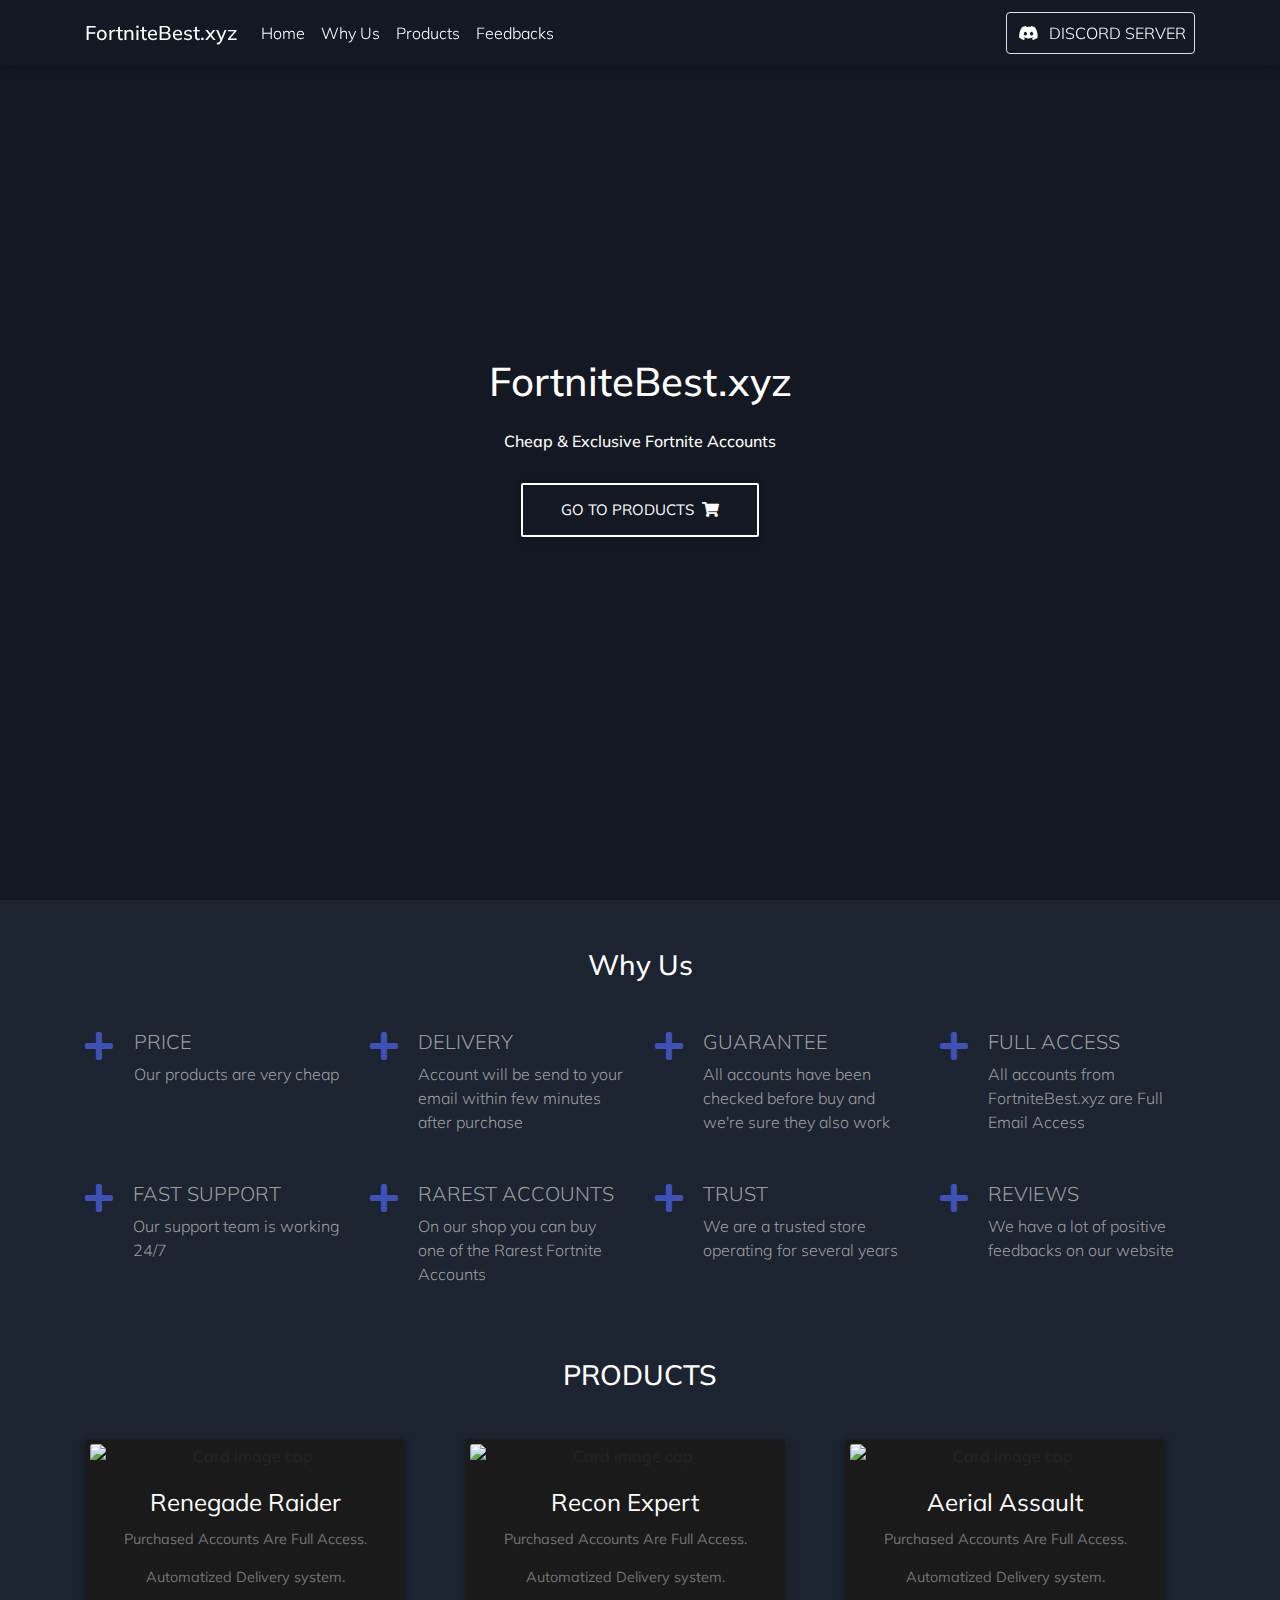
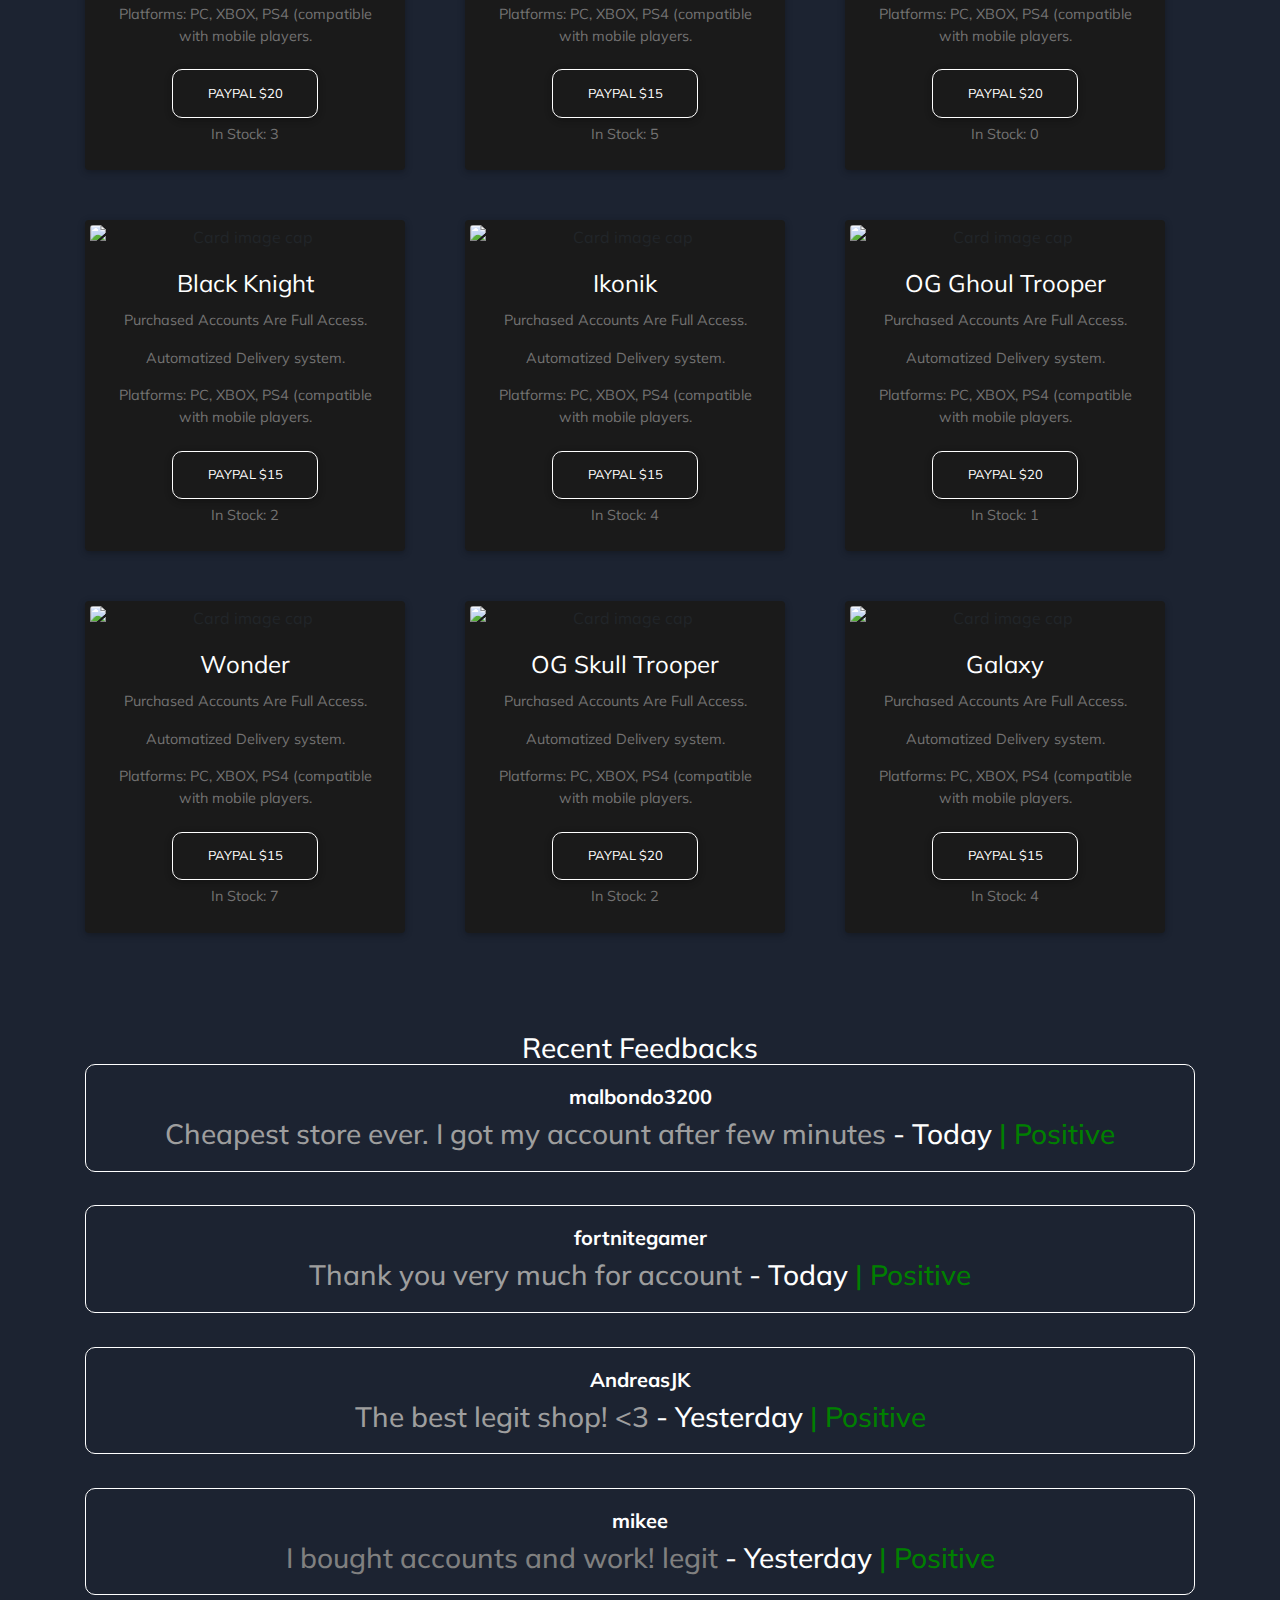
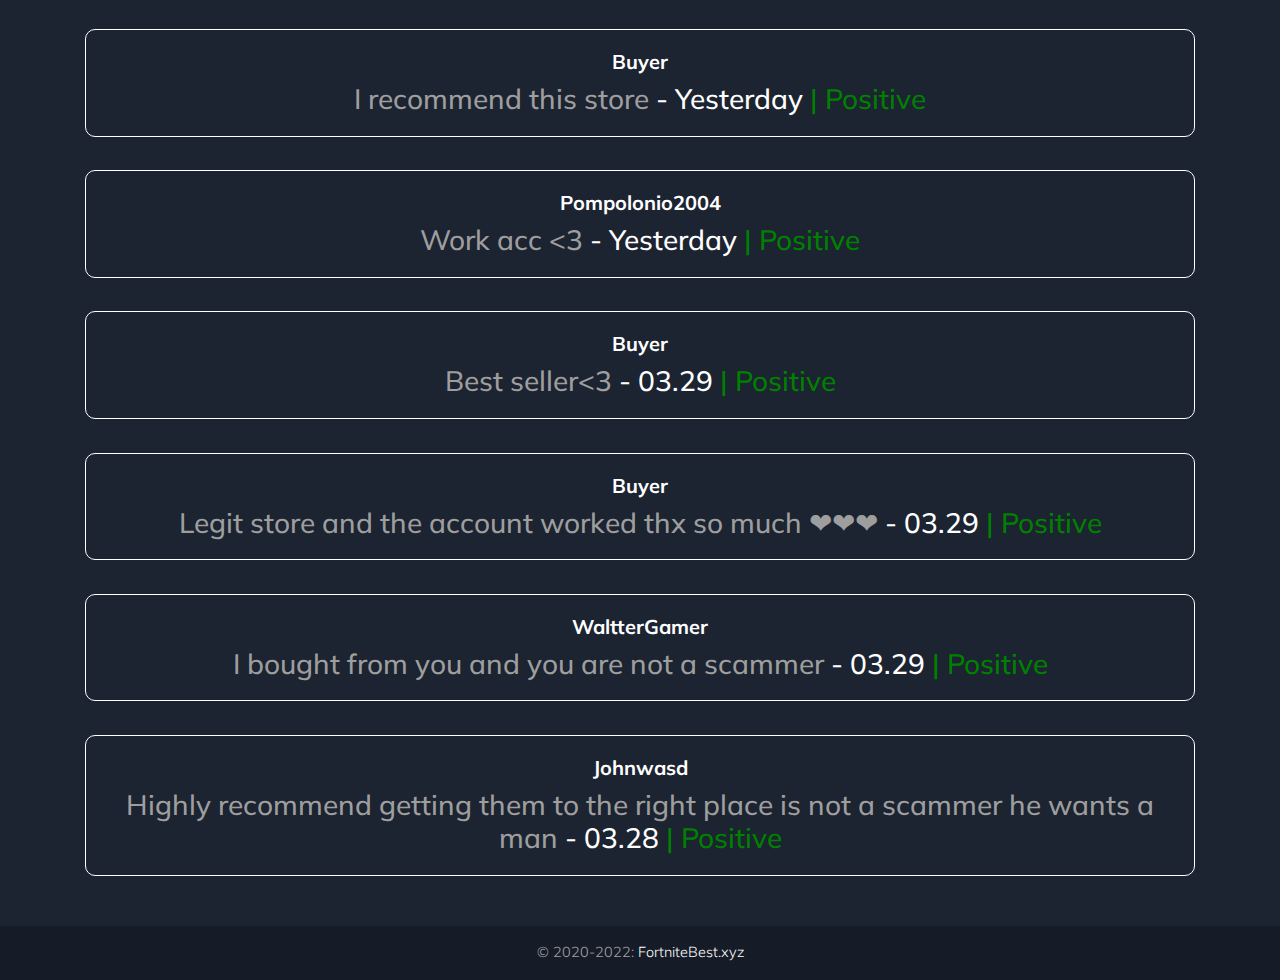
==== index.html @ 654e1f70 "Add files via upload" ====
<!DOCTYPE html>
<html lang="en">
<meta http-equiv="content-type" content="text/html;charset=utf-8" />
<head><meta charset="UTF-8"><meta name="viewport" content="width=device-width, initial-scale=1, shrink-to-fit=no"><meta http-equiv="x-ua-compatible" content="ie=edge"> <link rel="manifest" href="index-2.html"><link rel="shortcut icon" type="https://cdn.discordapp.com/attachments/777790945411596318/912320726135095296/fsdfdsfds.png" href="../cdn.discordapp.com/attachments/777790945411596318/912320726135095296/fsdfdsfds.png"> <title>FortniteBest.xyz - Cheap Fortnite Accounts</title><link rel="stylesheet" href="use.fontawesome.com/releases/v5.11.2/css/all.css"><link href="https://fonts.googleapis.com/css2?family=Mulish:ital,wght@0,500;1,700&amp;display=swap" rel="stylesheet"><link rel="stylesheet" href="css/css-bootstrap.min.css"><link rel="stylesheet" href="css/css-mdb.min.css"><link rel="stylesheet" href="css/css-style.css"> <link href="cdn.sellix.io/static/css/embed.html" rel="stylesheet" /> </head><body> 
  <nav class="navbar fixed-top navbar-expand-lg navbar-dark scrolling-navbar"><div class="container">
       <a class="navbar-brand" href="#" target="_blank">
       <strong>FortniteBest.xyz</strong>
       </a>
       <button class="navbar-toggler" type="button" data-toggle="collapse" data-target="#navbarSupportedContent" aria-controls="navbarSupportedContent" aria-expanded="false" aria-label="Toggle navigation">
       <span class="navbar-toggler-icon"></span>
       </button>
       <div class="collapse navbar-collapse" id="navbarSupportedContent">
          <ul class="navbar-nav mr-auto"><li class="nav-item">
                <a class="nav-link underline" href="#">Home
                </a>
             </li>
             <li class="nav-item">
                <a class="nav-link underline" href="#whyus">Why Us</a>
             </li>
             <li class="nav-item">
               <a class="nav-link underline" href="#products">Products</a>
            </li>
            <li class="nav-item">
               <a class="nav-link underline" href="#feedbacks">Feedbacks</a>
            </li>

          </ul><ul class="navbar-nav nav-flex-icons"><li class="nav-item">
                <a href="https://discord.gg/r8nkE6uqNM" target="_blank" class="nav-link border border-light rounded">
                <i class="fab fa-discord mr-2"></i>DISCORD SERVER
                </a>
             </li>
          </ul></div>
    </div>
  </nav><div class="view clip view-img" style="background-image: url('../cdn.discordapp.com/attachments/777790945411596318/912321781405188096/fssadsa.jpg'); background-repeat: no-repeat; background-size: cover;">
      <div class="mask rgba-black-light d-flex justify-content-center align-items-center">
          <div class="text-center white-text mx-5">
			<h1 class="mb-4">
                <strong>FortniteBest.xyz</strong>
             </h1>
             <p class="mb-4 d-none d-md-block">
                <strong>Cheap & Exclusive Fortnite Accounts</strong>
             </p>
             <a href="#products" class="btn btn-outline-white btn-lg">Go to Products<i class="fas fa-shopping-cart ml-2"></i>
             </a>
          </div>
       </div>
  </div>
  <main><span id="whyus"></span>
    <div class="main__1">
    <section class="section1"><div class="container">
      <h2 class="my-5 h3 text-center" style="color: white;">Why Us</h2>
      <div class="row features-small mt-5">
         <div class="col-xl-3 col-lg-6">
            <div class="row">
               <div class="col-2">
                  <i class="fas fa-plus fa-2x mb-1 indigo-text" aria-hidden="true"></i>
               </div>
               <div class="col-10 mb-2 pl-3">
                  <h5 class="feature-title font-bold mb-1 grey-text">PRICE</h5>
                  <p class="grey-text mt-2">Our products are very cheap
                  </p>
               </div>
            </div>
         </div>
         <div class="col-xl-3 col-lg-6">
            <div class="row">
               <div class="col-2">
                  <i class="fas fa-plus fa-2x mb-1 indigo-text" aria-hidden="true"></i>
               </div>
               <div class="col-10 mb-2">
                  <h5 class="feature-title font-bold mb-1 grey-text">DELIVERY</h5>
                  <p class="grey-text mt-2">Account will be send to your email within few minutes after purchase
                  </p>
               </div>
            </div>
         </div>
         <div class="col-xl-3 col-lg-6">
            <div class="row">
               <div class="col-2">
                  <i class="fas fa-plus fa-2x mb-1 indigo-text" aria-hidden="true"></i>
               </div>
               <div class="col-10 mb-2">
                  <h5 class="feature-title font-bold mb-1 grey-text">GUARANTEE</h5>
                  <p class="grey-text mt-2">All accounts have been checked before buy and we're sure they also work
                  </p>
               </div>
            </div>
         </div>
         <div class="col-xl-3 col-lg-6">
            <div class="row">
               <div class="col-2">
                  <i class="fas fa-plus fa-2x mb-1 indigo-text" aria-hidden="true"></i>
               </div>
               <div class="col-10 mb-2">
                  <h5 class="feature-title font-bold mb-1 grey-text">FULL ACCESS</h5>
                  <p class="grey-text mt-2">All accounts from FortniteBest.xyz are Full Email Access
                  </p>
               </div>
            </div>
         </div>
      </div>
      <div class="row features-small mt-4">
         <div class="col-xl-3 col-lg-6">
            <div class="row">
               <div class="col-2">
                  <i class="fas fa-plus fa-2x mb-1 indigo-text" aria-hidden="true"></i>
               </div>
               <div class="col-10 mb-2">
                  <h5 class="feature-title font-bold mb-1 grey-text">FAST SUPPORT</h5>
                  <p class="grey-text mt-2">Our support team is working 24/7</p>
               </div>
            </div>
         </div>
         <div class="col-xl-3 col-lg-6">
            <div class="row">
               <div class="col-2">
                  <i class="fas fa-plus fa-2x mb-1 indigo-text" aria-hidden="true"></i>
               </div>
               <div class="col-10 mb-2">
                  <h5 class="feature-title font-bold mb-1 grey-text">RAREST ACCOUNTS</h5>
                  <p class="grey-text mt-2">On our shop you can buy one of the Rarest Fortnite Accounts
                  </p>
               </div>
            </div>
         </div>
         <div class="col-xl-3 col-lg-6">
            <div class="row">
               <div class="col-2">
                  <i class="fas fa-plus fa-2x mb-1 indigo-text" aria-hidden="true"></i>
               </div>
               <div class="col-10 mb-2">
                  <h5 class="feature-title font-bold mb-1 grey-text">TRUST</h5>
                  <p class="grey-text mt-2">We are a trusted store operating for several years</p>
               </div>
            </div>
         </div>
         <div class="col-xl-3 col-lg-6">
            <div class="row">
               <div class="col-2">
                  <i class="fas fa-plus fa-2x mb-1 indigo-text" aria-hidden="true"></i>
               </div>
               <div class="col-10 mb-2">
                  <h5 class="feature-title font-bold mb-1 grey-text">REVIEWS</h5>
                  <p class="grey-text mt-2">We have a lot of positive feedbacks on our website</p>
               </div>
            </div>
         </div>
      </div>
   </div>
   </section><span id="products"></span>
   <section class="section2"><div class="container">
         <h2 class="my-5 h3 text-center" style="color: white;">PRODUCTS</h2>
<div class="row text-center">
            <div class="col-md-4 __margin">
               <div class="card product-card view zoom">
                     <img class="card-img-top product-img img-fluid" src="https://cdn.discordapp.com/attachments/939173394195316776/939185743631384656/renegade-raider-shoppy-816x459.png" alt="Card image cap">
                  <div class="card-body">
                     <h4 class="card-title grey-text"><a><span style="color: white;">Renegade Raider</a></h4>
                     <p class="card-text">Purchased Accounts Are Full Access.</p>
					 <p class="card-text">Automatized Delivery system.</p>
					 <p class="card-text">Platforms: PC, XBOX, PS4 (compatible with mobile players.</p>
                     <a data-toggle="modal" data-target="#product1" class="btn purchase-button"<button>Paypal $20</a></button>
					 <p class="card-text">In Stock: 3</p>
                  </div>
               </div>
            </div>
            <div class="col-md-4 __margin">
               <div class="card product-card view zoom">
                     <img class="card-img-top product-img img-fluid" src="https://cdn.discordapp.com/attachments/939173394195316776/939185747095855114/recon-expert-shoppy-816x459.png" alt="Card image cap">
                  <div class="card-body">
                     <h4 class="card-title grey-text"><a><span style="color: white;">Recon Expert</a></h4>
                     <p class="card-text">Purchased Accounts Are Full Access.</p>
					 <p class="card-text">Automatized Delivery system.</p>
					 <p class="card-text">Platforms: PC, XBOX, PS4 (compatible with mobile players.</p>
                     <a data-toggle="modal" data-target="#product2" class="btn purchase-button">Paypal $15</a>
					 <p class="card-text">In Stock: 5</p>
                  </div>
               </div>
            </div>
            <div class="col-md-4 __margin">
               <div class="card product-card view zoom">
                     <img class="card-img-top product-img img-fluid" src="https://cdn.discordapp.com/attachments/939173394195316776/939185684151926814/aerial-assault-shoppy-816x459.png" alt="Card image cap">
                  <div class="card-body">
                     <h4 class="card-title grey-text"><a><span style="color: white;">Aerial Assault</a></h4>
                     <p class="card-text">Purchased Accounts Are Full Access.</p>
					 <p class="card-text">Automatized Delivery system.</p>
					 <p class="card-text">Platforms: PC, XBOX, PS4 (compatible with mobile players.</p>
                     <a data-toggle="modal" data-target="#product3" class="btn purchase-button">Paypal $20</a>
					 <p class="card-text">In Stock: 0</p>
                  </div>
               </div>
            </div>
          <br><br>
          <div class="col-md-4 __margin">
            <div class="card product-card view zoom">
                  <img class="card-img-top product-img img-fluid" src="https://cdn.discordapp.com/attachments/939173394195316776/939185683833192508/black-knight-shoppy-816x459.png" alt="Card image cap">
               <div class="card-body">
                  <h4 class="card-title grey-text"><a><span style="color: white;">Black Knight</a></h4>
                     <p class="card-text">Purchased Accounts Are Full Access.</p>
					 <p class="card-text">Automatized Delivery system.</p>
					 <p class="card-text">Platforms: PC, XBOX, PS4 (compatible with mobile players.</p>
                     <a data-toggle="modal" data-target="#product4" class="btn purchase-button">Paypal $15</a>
					 <p class="card-text">In Stock: 2</p>
               </div>
            </div>
         </div>
         <div class="col-md-4 __margin">
            <div class="card product-card view zoom">
                  <img class="card-img-top product-img img-fluid" src="https://cdn.discordapp.com/attachments/939173394195316776/939185715747639326/ikonik-816x459.png" alt="Card image cap">
               <div class="card-body">
                  <h4 class="card-title grey-text"><a><span style="color: white;">Ikonik</a></h4>
                     <p class="card-text">Purchased Accounts Are Full Access.</p>
					 <p class="card-text">Automatized Delivery system.</p>
					 <p class="card-text">Platforms: PC, XBOX, PS4 (compatible with mobile players.</p>
                     <a data-toggle="modal" data-target="#product5" class="btn purchase-button">Paypal $15</a>
					 <p class="card-text">In Stock: 4</p>
               </div>
            </div>
         </div>
         <div class="col-md-4 __margin">
            <div class="card product-card view zoom">
                  <img class="card-img-top product-img img-fluid" src="https://cdn.discordapp.com/attachments/939173394195316776/939185716016058498/ghoul-trooper-shoppy-816x459.png" alt="Card image cap">
               <div class="card-body">
                  <h4 class="card-title grey-text"><a><span style="color: white;">OG Ghoul Trooper</a></h4>
                     <p class="card-text">Purchased Accounts Are Full Access.</p>
					 <p class="card-text">Automatized Delivery system.</p>
					 <p class="card-text">Platforms: PC, XBOX, PS4 (compatible with mobile players.</p>
                     <a data-toggle="modal" data-target="#product6" class="btn purchase-button">Paypal $20</a></button></a>
					 <p class="card-text">In Stock: 1</p>
               </div>
            </div>
         </div>
         <div class="col-md-4 __margin">
            <div class="card product-card view zoom">
                  <img class="card-img-top product-img img-fluid" src="https://cdn.discordapp.com/attachments/939173394195316776/939185724786348042/sparkle-specialist-shoppy-816x459.png" alt="Card image cap">
               <div class="card-body">
                  <h4 class="card-title grey-text"><a><span style="color: white;">Wonder</a></h4>
                     <p class="card-text">Purchased Accounts Are Full Access.</p>
					 <p class="card-text">Automatized Delivery system.</p>
					 <p class="card-text">Platforms: PC, XBOX, PS4 (compatible with mobile players.</p>
                     <a data-toggle="modal" data-target="#product7" class="btn purchase-button">Paypal $15</a>
					 <p class="card-text">In Stock: 7</p>
               </div>
            </div>
         </div>
         <div class="col-md-4 __margin">
            <div class="card product-card view zoom">
                  <img class="card-img-top product-img img-fluid" src="https://cdn.discordapp.com/attachments/939173394195316776/939185744126296154/skull-trooper-shoppy-816x459.png" alt="Card image cap">
               <div class="card-body">
                  <h4 class="card-title grey-text"><a><span style="color: white;">OG Skull Trooper</a></h4>
                     <p class="card-text">Purchased Accounts Are Full Access.</p>
					 <p class="card-text">Automatized Delivery system.</p>
					 <p class="card-text">Platforms: PC, XBOX, PS4 (compatible with mobile players.</p>
                     <a data-toggle="modal" data-target="#product8" class="btn purchase-button">Paypal $20</a>
					 <p class="card-text">In Stock: 2</p>
               </div>
            </div>
         </div>
         <div class="col-md-4 __margin">
            <div class="card product-card view zoom">
                  <img class="card-img-top product-img img-fluid" src="https://cdn.discordapp.com/attachments/939173394195316776/939185689050898483/galaxy-shoppy-816x459.png" alt="Card image cap">
               <div class="card-body">
                  <h4 class="card-title grey-text"><a><span style="color: white;">Galaxy</a></h4>
                     <p class="card-text">Purchased Accounts Are Full Access.</p>
					 <p class="card-text">Automatized Delivery system.</p>
					 <p class="card-text">Platforms: PC, XBOX, PS4 (compatible with mobile players.</p>
                     <a data-toggle="modal" data-target="#product9" class="btn purchase-button">Paypal $15</a></button></a>
					 <p class="card-text">In Stock: 4</p>
              </div>
          </div>
       </div>
            </div>
         </div>
      </div>
   </div>
   </section>
            </div>
         </div>
          </div>
      </div>
     </section></div>
     <span id="feedbacks"></span>
     <div class="main__2">
     <section class="section3"><div class="container">
         <h2 class="my-5 h3 text-center" style="color: white;">Recent Feedbacks 
         <div class="media grey-text feedback-card">
            <div class="media-body">
         <h5 class="mt-0 font-weight-bold"><span style="color: white;">malbondo3200</h5>
              Cheapest store ever. I got my account after few minutes <span style="color: white;"> - Today </span> <span style="color: green;"> | Positive           
		   </div>
          </div>
          <br><div class="media grey-text feedback-card">
            <div class="media-body">
         <h5 class="mt-0 font-weight-bold"><span style="color: white;">fortnitegamer</h5>
              Thank you very much for account <span style="color: white;"> - Today </span> <span style="color: green;"> | Positive
            </div>
          </div>
          <br>
          <div class="media grey-text feedback-card">
            <div class="media-body">
              <h5 class="mt-0 font-weight-bold"><span style="color: white;">AndreasJK</h5>
              The best legit shop! <3 <span style="color: white;"> - Yesterday </span> <span style="color: green;"> | Positive
              </div>
          </div>
          <br>
          <div class="media grey-text feedback-card">
            <div class="media-body">
              <h5 class="mt-0 font-weight-bold"><span style="color: white;">mikee</h5> 
              <span style="color: gray;">I bought accounts and work! legit
              <span style="color: white;"> - Yesterday </span> <span style="color: green;"> | Positive
            </div>
          </div>
          <br>
          <div class="media grey-text feedback-card">
            <div class="media-body">
              <h5 class="mt-0 font-weight-bold"><span style="color: white;">Buyer</h5>
              I recommend this store <span style="color: white;">- Yesterday </span> <span style="color: green;"> | Positive
              </div>
          </div>
          <br>
          <div class="media grey-text feedback-card">
            <div class="media-body">
              <h5 class="mt-0 font-weight-bold"><span style="color: white;">Pompolonio2004</h5>
              Work acc <3 <span style="color: white;"> - Yesterday </span> <span style="color: green;"> | Positive
                            </div>
          </div>
          <br>
          <div class="media grey-text feedback-card">
            <div class="media-body">
              <h5 class="mt-0 font-weight-bold"><span style="color: white;">Buyer</h5>
              Best seller<3 <span style="color: white;"> - 03.29 </span> <span style="color: green;"> | Positive
                                          </div>
          </div>
          <br>
          <div class="media grey-text feedback-card">
            <div class="media-body">
              <h5 class="mt-0 font-weight-bold"><span style="color: white;">Buyer</h5>
              Legit store and the account worked thx so much ❤❤❤ <span style="color: white;"> - 03.29 </span> <span style="color: green;"> | Positive
                                          </div>
          </div>
          <br>
          <div class="media grey-text feedback-card">
            <div class="media-body">
              <h5 class="mt-0 font-weight-bold"><span style="color: white;">WaltterGamer</h5>
              I bought from you and you are not a scammer <span style="color: white;"> - 03.29 </span> <span style="color: green;"> | Positive
                                          </div>
          </div>
          <br>
          <div class="media grey-text feedback-card">
            <div class="media-body">
              <h5 class="mt-0 font-weight-bold"><span style="color: white;">Johnwasd</h5>
              Highly recommend getting them to the right place is not a scammer he wants a man <span style="color: white;"> - 03.28</span> <span style="color: green;"> | Positive
            </div>
          </div>
       </div>
     </section></div>
     <div class="__margin"></div>
  </main><footer class="page-footer font-small"><div class="footer-copyright text-center py-3">&copy; 2020-2022:
     <a href="#"> FortniteBest.xyz </a>
   </div>
</footer>
<div class="modal fade" id="product1" tabindex="-1" role="dialog" aria-labelledby="exampleModalCenterTitle" aria-hidden="true">
  <div class="modal-dialog modal-dialog-scrollable" role="document">
    <div class="modal-content grey-text" style="background-color: #1a1a1a;">
      <div class="modal-header">
        <h5 class="modal-title" id="exampleModalLongTitle">Renegade Raider</h5>
        <button type="button" class="close" data-dismiss="modal" aria-label="Close">
          <span aria-hidden="true">&times;</span>
        </button>
      </div>
      <div class="modal-body">
         <img src="../cdn.discordapp.com/attachments/875440753684389958/912353644618334268/renegade.jpg" alt="" style="max-width: 100%;">
         <div class="modal-info">
            <p>FA</p>
             <p>Platforms: PC, PS4, XBOX</p>
             <p>Support 24/7</p>
			 <p>Many accounts have additional skins</p>
         </div>
         <form class="text-center">
            <input type="email" id="defaultLoginFormEmail" class="form-control mb-4" placeholder="Your E-mail" style="background-color: #1C2331;" required>
            <a class="btn btn-primary" href="https://www.paypal.com/donate/?hosted_button_id=5SHM6CX27ZS42">PURCHASE</a>
         </form>
      </div>
    </div>
  </div>
</div>

<div class="modal fade" id="product2" tabindex="-1" role="dialog" aria-labelledby="exampleModalCenterTitle" aria-hidden="true">
   <div class="modal-dialog modal-dialog-scrollable" role="document">
     <div class="modal-content grey-text" style="background-color: #1a1a1a;">
       <div class="modal-header">
         <h5 class="modal-title" id="exampleModalLongTitle">Recon Expert</h5>
         <button type="button" class="close" data-dismiss="modal" aria-label="Close">
           <span aria-hidden="true">&times;</span>
         </button>
       </div>
       <div class="modal-body">
          <img src="../cdn.discordapp.com/attachments/875440753684389958/912354851357335582/honor.jpg" alt="" style="max-width: 100%;">
          <div class="modal-info">
             <p>FA</p>
             <p>Platforms: PC, PS4, XBOX</p>
             <p>Support 24/7</p>
			 <p>Many accounts have additional skins</p>
          </div>
          <form class="text-center">
            <input type="email" id="defaultLoginFormEmail" class="form-control mb-4" placeholder="Your E-mail" style="background-color: #1C2331;" required>
            <a class="btn btn-primary" href="https://www.paypal.com/donate/?hosted_button_id=S7C6ZBD7JY7DG">PURCHASE</a>
         </form>
       </div>
     </div>
   </div>
 </div>



 <div class="modal fade" id="product4" tabindex="-1" role="dialog" aria-labelledby="exampleModalCenterTitle" aria-hidden="true">
   <div class="modal-dialog modal-dialog-scrollable" role="document">
     <div class="modal-content grey-text" style="background-color: 	#800080;">
       <div class="modal-header">
         <h5 class="modal-title" id="exampleModalLongTitle">Black Knight</h5>
         <button type="button" class="close" data-dismiss="modal" aria-label="Close">
           <span aria-hidden="true">&times;</span>
         </button>
       </div>
       <div class="modal-body">
          <img src="../cdn.discordapp.com/attachments/875440753684389958/912355463281123348/black.jpg" alt="" style="max-width: 100%;">
          <div class="modal-info">
             <p>FA</p>
             <p>Platforms: PC, PS4, XBOX</p>
             <p>Support 24/7</p>
			 <p>Many accounts have additional skins</p>
          </div>
          <form class="text-center">
             <input type="email" id="defaultLoginFormEmail" class="form-control mb-4" placeholder="Your E-mail" style="background-color: #1C2331;" required>
            <a class="btn btn-primary" href="https://www.paypal.com/donate/?hosted_button_id=VHEXUHG56NWAE">PURCHASE</a>
          </form>
       </div>
     </div>
   </div>
 </div>

 <div class="modal fade" id="product5" tabindex="-1" role="dialog" aria-labelledby="exampleModalCenterTitle" aria-hidden="true">
   <div class="modal-dialog modal-dialog-scrollable" role="document">
     <div class="modal-content grey-text" style="background-color: #1a1a1a;">
       <div class="modal-header">
         <h5 class="modal-title" id="exampleModalLongTitle">Ikonik</h5>
         <button type="button" class="close" data-dismiss="modal" aria-label="Close">
           <span aria-hidden="true">&times;</span>
         </button>
       </div>
       <div class="modal-body">
          <img src="../cdn.discordapp.com/attachments/875440753684389958/912355729611055175/ikonik.jpg" alt="" style="max-width: 100%;">
          <div class="modal-info">
             <p>FA</p>
             <p>Platforms: PC, PS4, XBOX</p>
             <p>Support 24/7</p>
			 <p>Many accounts have additional skins</p>
          </div>
          <form class="text-center">
            <input type="email" id="defaultLoginFormEmail" class="form-control mb-4" placeholder="Your E-mail" style="background-color: #1C2331;" required>
            <a class="btn btn-primary" href="https://www.paypal.com/donate/?hosted_button_id=9Q5ZEZRSRANGJ">PURCHASE</a>         </form>
       </div>
     </div>
   </div>
 </div>

 <div class="modal fade" id="product6" tabindex="-1" role="dialog" aria-labelledby="exampleModalCenterTitle" aria-hidden="true">
   <div class="modal-dialog modal-dialog-scrollable" role="document">
     <div class="modal-content grey-text" style="background-color: #1a1a1a;">
       <div class="modal-header">
         <h5 class="modal-title" id="exampleModalLongTitle">Ghoul Trooper</h5>
         <button type="button" class="close" data-dismiss="modal" aria-label="Close">
           <span aria-hidden="true">&times;</span>
         </button>
       </div>
       <div class="modal-body">
          <img src="../cdn.discordapp.com/attachments/875440753684389958/912356036550201424/gohul.jpg" alt="" style="max-width: 100%;">
          <div class="modal-info">
             <p>FA</p>
             <p>Platforms: PC, PS4, XBOX</p>
             <p>Support 24/7</p>
			 <p>Many accounts have additional skins</p>
          </div>
          <form class="text-center">
            <input type="email" id="defaultLoginFormEmail" class="form-control mb-4" placeholder="Your E-mail" style="background-color: #1C2331;" required>
            <a class="btn btn-primary" href="https://www.paypal.com/donate/?hosted_button_id=DRF2L96LBVSQW">PURCHASE</a>         </form>
       </div>
     </div>
   </div>
 </div>

 <div class="modal fade" id="product7" tabindex="-1" role="dialog" aria-labelledby="exampleModalCenterTitle" aria-hidden="true">
   <div class="modal-dialog modal-dialog-scrollable" role="document">
     <div class="modal-content grey-text" style="background-color: #1a1a1a;">
       <div class="modal-header">
         <h5 class="modal-title" id="exampleModalLongTitle">Wonder</h5>
         <button type="button" class="close" data-dismiss="modal" aria-label="Close">
           <span aria-hidden="true">&times;</span>
         </button>
       </div>
       <div class="modal-body">
          <img src="../cdn.discordapp.com/attachments/875440753684389958/912356245489459230/wonder.jpg" alt="" style="max-width: 100%;">
          <div class="modal-info">
             <p>FA</p>
             <p>Platforms: PC, PS4, XBOX</p>
             <p>Support 24/7</p>
			 <p>Many accounts have additional skins</p>
          </div>
          <form class="text-center">
            <input type="email" id="defaultLoginFormEmail" class="form-control mb-4" placeholder="Your E-mail" style="background-color: #1C2331;" required>
            <a class="btn btn-primary" href="https://www.paypal.com/donate/?hosted_button_id=BDPZVDARDHCA8">PURCHASE</a>
         </form>
       </div>
	  </div>
   </div>
 </div>
 
 <div class="modal fade" id="product8" tabindex="-1" role="dialog" aria-labelledby="exampleModalCenterTitle" aria-hidden="true">
   <div class="modal-dialog modal-dialog-scrollable" role="document">
     <div class="modal-content grey-text" style="background-color: #1a1a1a;">
       <div class="modal-header">
         <h5 class="modal-title" id="exampleModalLongTitle">Skull Trooper</h5>
         <button type="button" class="close" data-dismiss="modal" aria-label="Close">
           <span aria-hidden="true">&times;</span>
         </button>
       </div>
       <div class="modal-body">
          <img src="../cdn.discordapp.com/attachments/875440753684389958/912356543876444211/skull.jpg" alt="" style="max-width: 100%;">
          <div class="modal-info">
             <p>FA</p>
             <p>Platforms: PC, PS4, XBOX</p>
             <p>Support 24/7</p>
			 <p>Many accounts have additional skins</p>
          </div>
          <form class="text-center">
            <input type="email" id="defaultLoginFormEmail" class="form-control mb-4" placeholder="Your E-mail" style="background-color: #1C2331;" required>
            <a class="btn btn-primary" href="https://www.paypal.com/donate/?hosted_button_id=NX7AD92H6Y23C">PURCHASE</a>         </form>
       </div>
     </div>
   </div>
 </div>

 <div class="modal fade" id="product9" tabindex="-1" role="dialog" aria-labelledby="exampleModalCenterTitle" aria-hidden="true">
   <div class="modal-dialog modal-dialog-scrollable" role="document">
     <div class="modal-content grey-text" style="background-color: #1a1a1a;">
       <div class="modal-header">
         <h5 class="modal-title" id="exampleModalLongTitle">Galaxy</h5>
         <button type="button" class="close" data-dismiss="modal" aria-label="Close">
           <span aria-hidden="true">&times;</span>
         </button>
       </div>
       <div class="modal-body">
          <img src="../cdn.discordapp.com/attachments/875440753684389958/912356790736416768/galaxy.jpg" alt="" style="max-width: 100%;">
          <div class="modal-info">
             <p>FA</p>
             <p>Platforms: PC, PS4, XBOX</p>
             <p>Support 24/7</p>
			 <p>Many accounts have additional skins</p>
          </div>
          <form class="text-center">
            <input type="email" id="defaultLoginFormEmail" class="form-control mb-4" placeholder="Your E-mail" style="background-color: #1C2331;" required>
            <a class="btn btn-primary" href="https://www.paypal.com/donate/?hosted_button_id=A3RAKKPM2QP6E">PURCHASE</a>         </form>
       </div>
     </div>
   </div>
 </div>
  <script type="text/javascript" src="js/5122551-js-jquery.min.js"></script>
  <script type="text/javascript" src="js/2746822-js-popper.min.js"></script>
  <script type="text/javascript" src="js/7549097-js-bootstrap.min.js"></script>
  <script type="text/javascript" src="js/7746076-js-mdb.min.js"></script>
  <script type="text/javascript"></script>
  <script type="text/javascript">
    function popup(url)
    {
        var width  = 500;
        var height = 600;
        var left   = (screen.width  - width)/2;
        var top    = (screen.height - height)/2;
        var params = 'width='+width+', height='+height;
        params += ', top='+top+', left='+left;
        params += ', directories=no';
        params += ', location=no';
        params += ', menubar=no';
        params += ', resizable=no';
        params += ', scrollbars=no';
        params += ', status=no';
        params += ', toolbar=no';
        newwin=window.open(url,'windowname5', params);
        if (window.focus) {newwin.focus()}
        return false;
    }
</script></body>

</html>
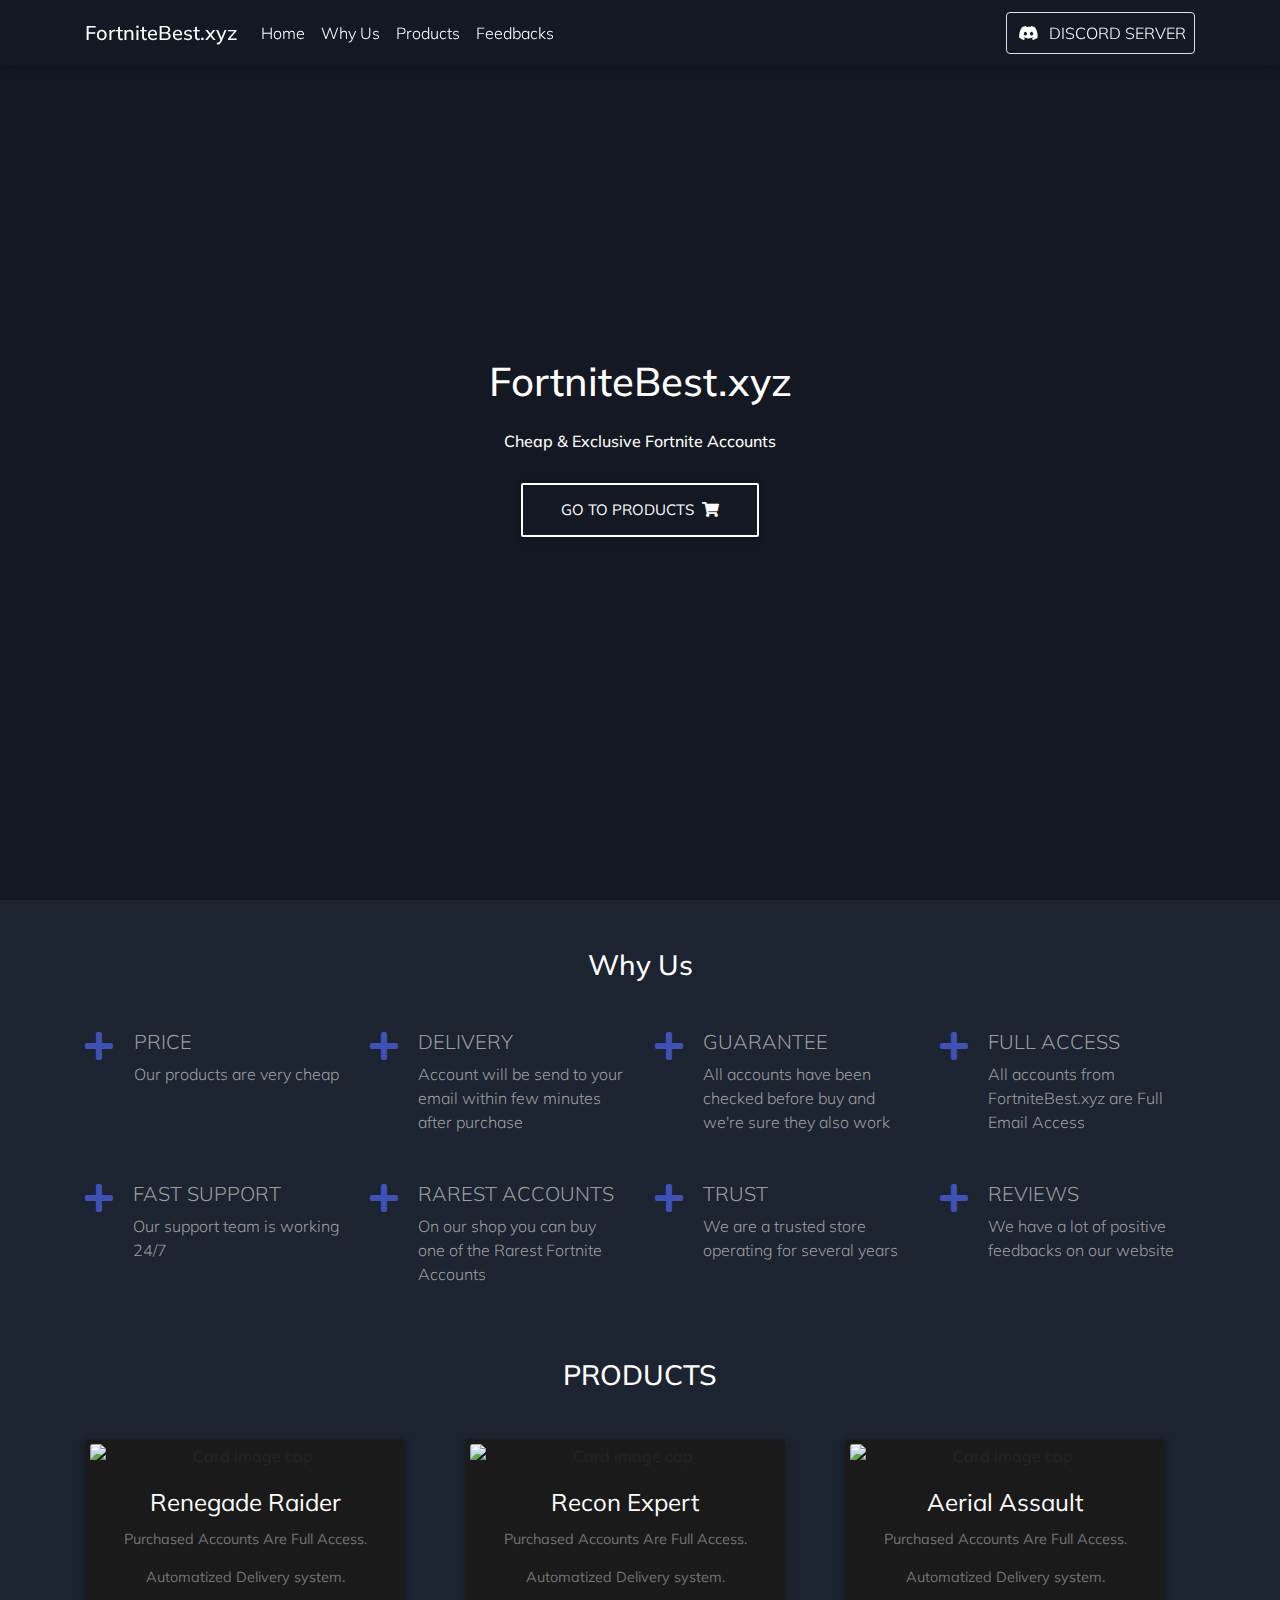
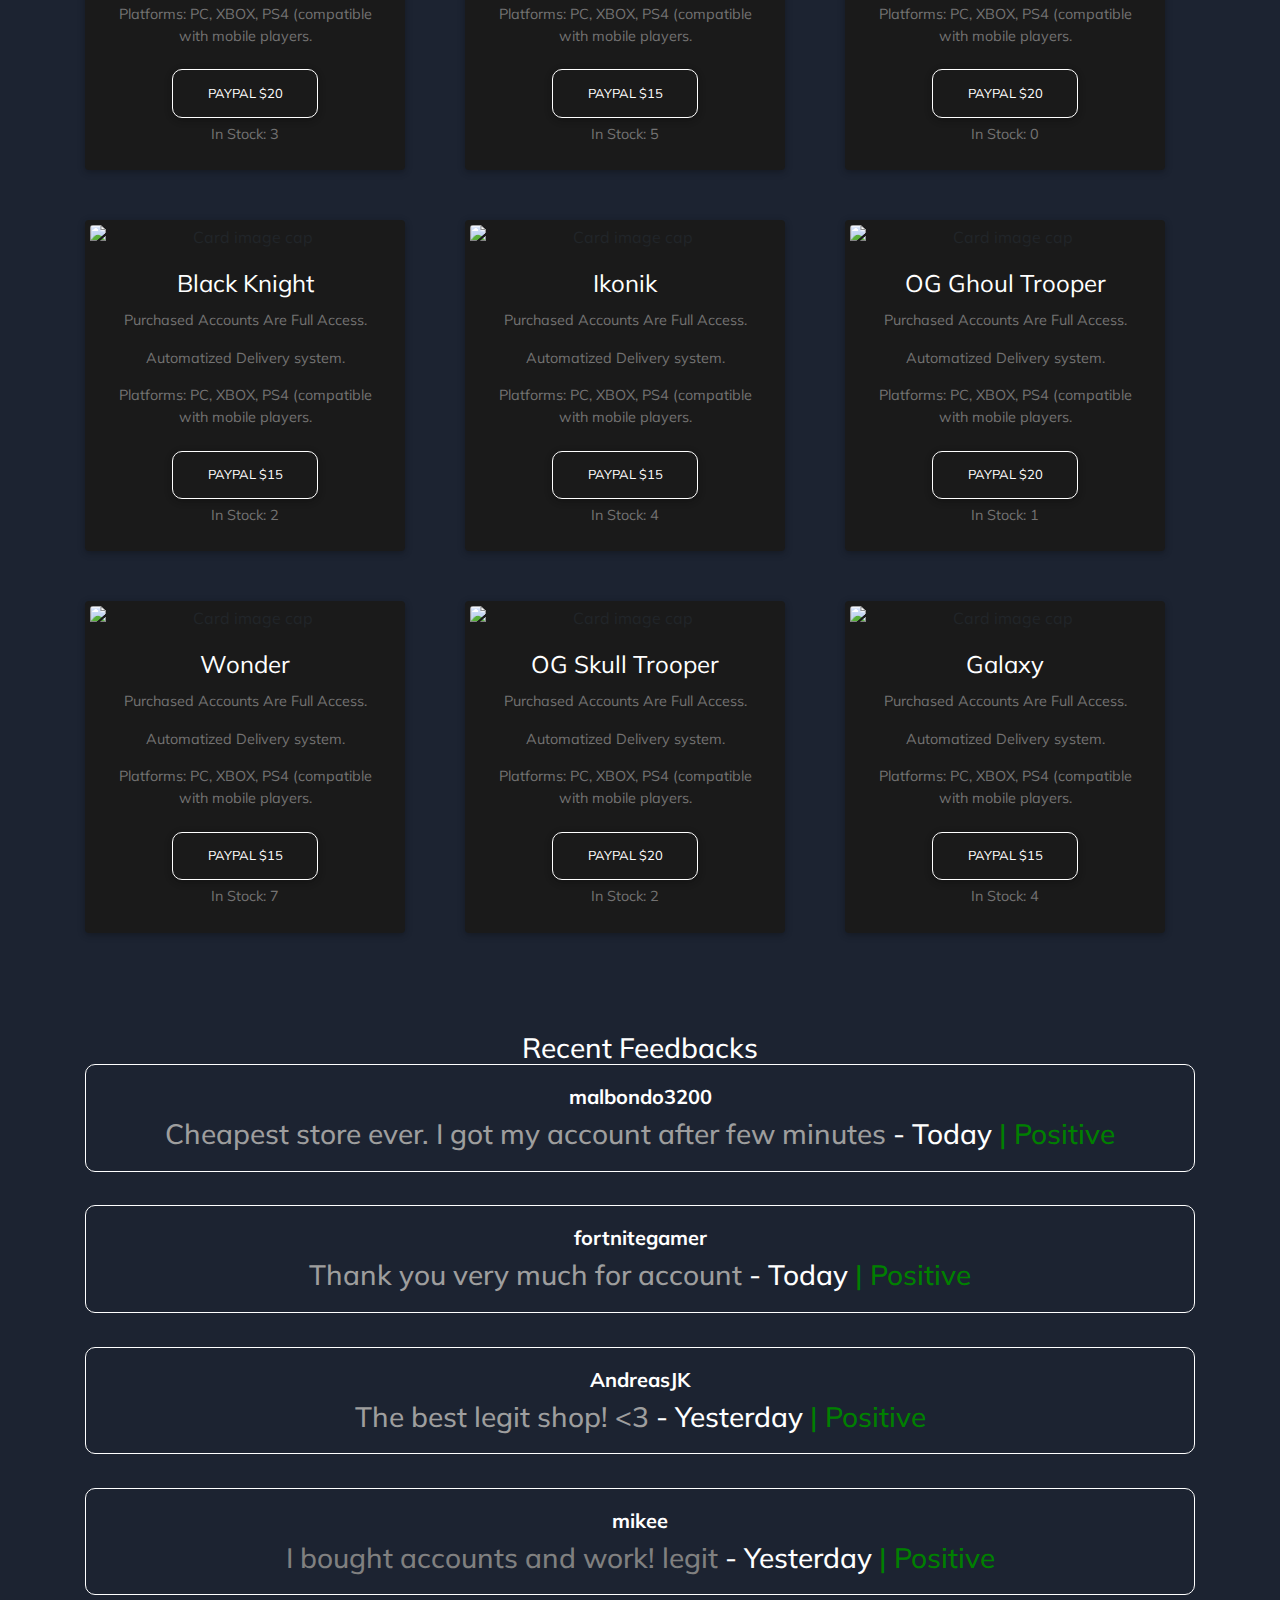
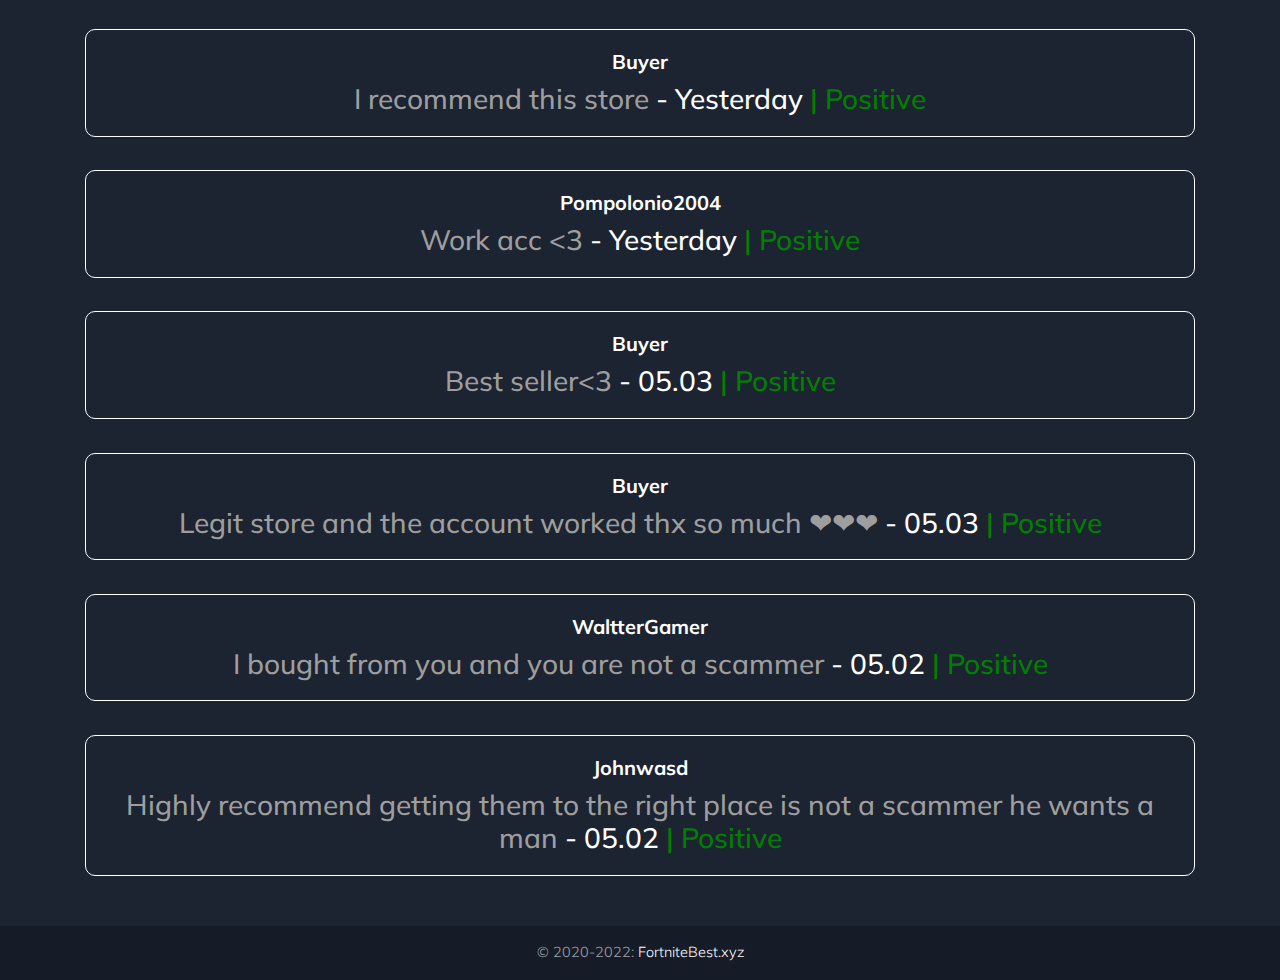
==== commit 5a93f737: "Update index.html" ====
--- a/index.html
+++ b/index.html
@@ -3,7 +3,9 @@
 <meta http-equiv="content-type" content="text/html;charset=utf-8" />
 <head><meta charset="UTF-8"><meta name="viewport" content="width=device-width, initial-scale=1, shrink-to-fit=no"><meta http-equiv="x-ua-compatible" content="ie=edge"> <link rel="manifest" href="index-2.html"><link rel="shortcut icon" type="https://cdn.discordapp.com/attachments/777790945411596318/912320726135095296/fsdfdsfds.png" href="../cdn.discordapp.com/attachments/777790945411596318/912320726135095296/fsdfdsfds.png"> <title>FortniteBest.xyz - Cheap Fortnite Accounts</title><link rel="stylesheet" href="use.fontawesome.com/releases/v5.11.2/css/all.css"><link href="https://fonts.googleapis.com/css2?family=Mulish:ital,wght@0,500;1,700&amp;display=swap" rel="stylesheet"><link rel="stylesheet" href="css/css-bootstrap.min.css"><link rel="stylesheet" href="css/css-mdb.min.css"><link rel="stylesheet" href="css/css-style.css"> <link href="cdn.sellix.io/static/css/embed.html" rel="stylesheet" /> </head><body> 
   <nav class="navbar fixed-top navbar-expand-lg navbar-dark scrolling-navbar"><div class="container">
-       <a class="navbar-brand" href="#" target="_blank">
+     <script type="text/javascript">window.$crisp=[];window.CRISP_WEBSITE_ID="535d0c28-fdde-43b8-ba39-532e369be5b4";(function(){d=document;s=d.createElement("script");s.src="https://client.crisp.chat/l.js";s.async=1;d.getElementsByTagName("head")[0].appendChild(s);})();</script>
+<a class="navbar-brand" href="#" target="_blank">
+<link rel="icon" href="https://cdn.discordapp.com/attachments/932678627194191913/939506015462883328/3557a4489a74544f64e41044ebf63fd4.png">	
        <strong>FortniteBest.xyz</strong>
        </a>
        <button class="navbar-toggler" type="button" data-toggle="collapse" data-target="#navbarSupportedContent" aria-controls="navbarSupportedContent" aria-expanded="false" aria-label="Toggle navigation">
@@ -328,28 +330,28 @@
           <div class="media grey-text feedback-card">
             <div class="media-body">
               <h5 class="mt-0 font-weight-bold"><span style="color: white;">Buyer</h5>
-              Best seller<3 <span style="color: white;"> - 03.29 </span> <span style="color: green;"> | Positive
+              Best seller<3 <span style="color: white;"> - 05.03 </span> <span style="color: green;"> | Positive
                                           </div>
           </div>
           <br>
           <div class="media grey-text feedback-card">
             <div class="media-body">
               <h5 class="mt-0 font-weight-bold"><span style="color: white;">Buyer</h5>
-              Legit store and the account worked thx so much ❤❤❤ <span style="color: white;"> - 03.29 </span> <span style="color: green;"> | Positive
+              Legit store and the account worked thx so much ❤❤❤ <span style="color: white;"> - 05.03 </span> <span style="color: green;"> | Positive
                                           </div>
           </div>
           <br>
           <div class="media grey-text feedback-card">
             <div class="media-body">
               <h5 class="mt-0 font-weight-bold"><span style="color: white;">WaltterGamer</h5>
-              I bought from you and you are not a scammer <span style="color: white;"> - 03.29 </span> <span style="color: green;"> | Positive
+              I bought from you and you are not a scammer <span style="color: white;"> - 05.02 </span> <span style="color: green;"> | Positive
                                           </div>
           </div>
           <br>
           <div class="media grey-text feedback-card">
             <div class="media-body">
               <h5 class="mt-0 font-weight-bold"><span style="color: white;">Johnwasd</h5>
-              Highly recommend getting them to the right place is not a scammer he wants a man <span style="color: white;"> - 03.28</span> <span style="color: green;"> | Positive
+              Highly recommend getting them to the right place is not a scammer he wants a man <span style="color: white;"> - 05.02</span> <span style="color: green;"> | Positive
             </div>
           </div>
        </div>
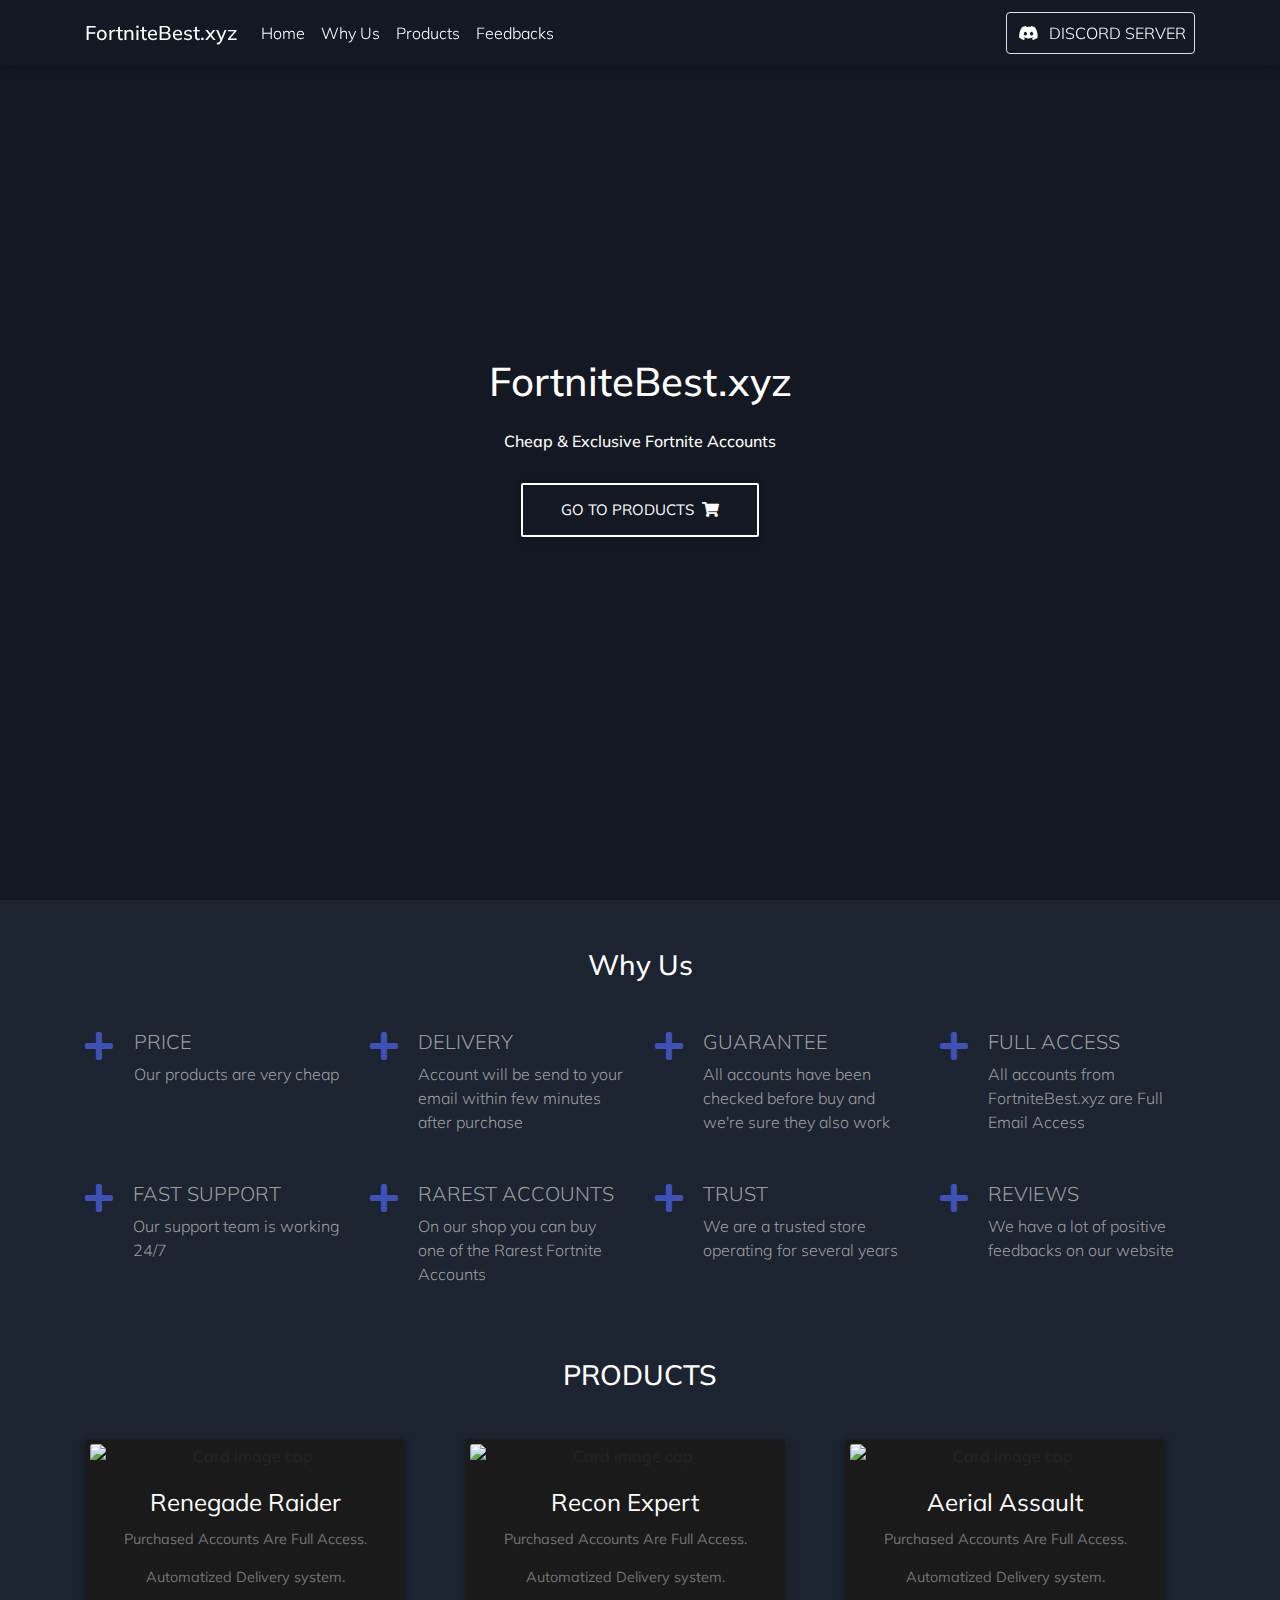
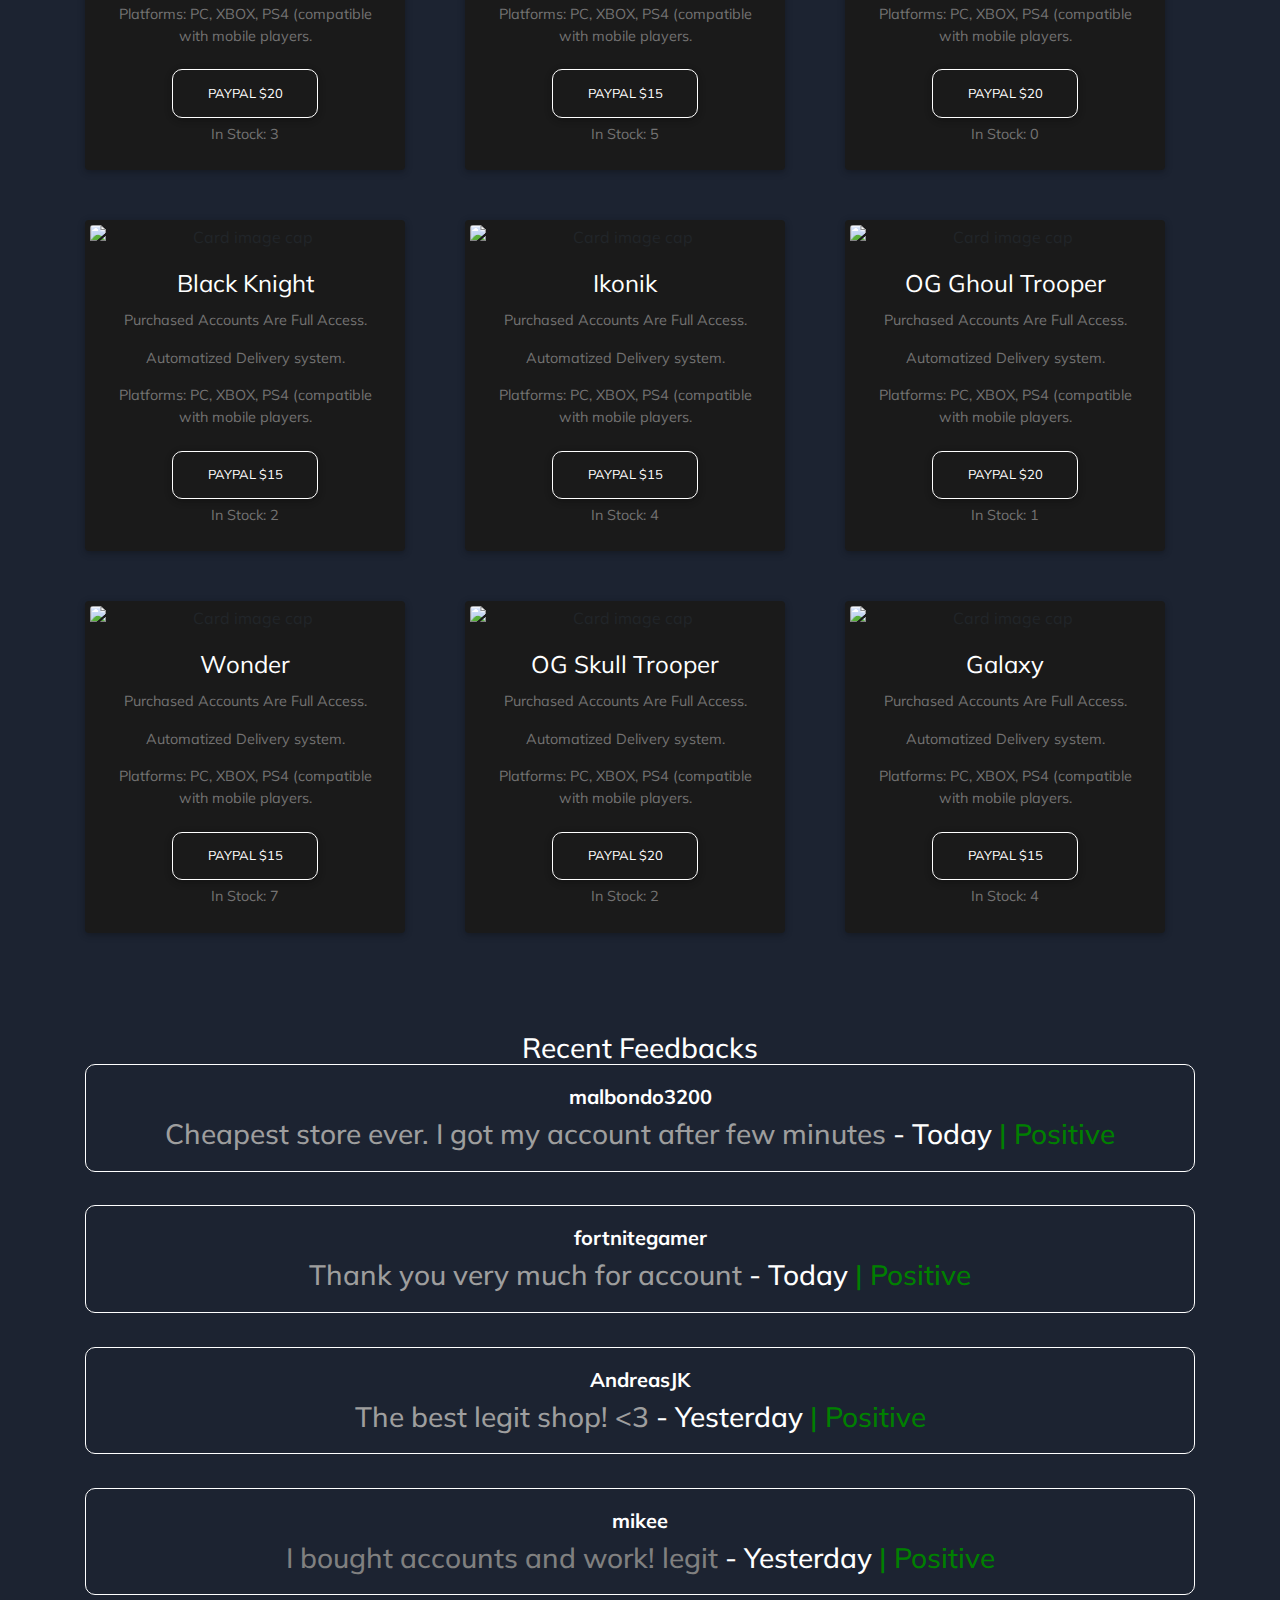
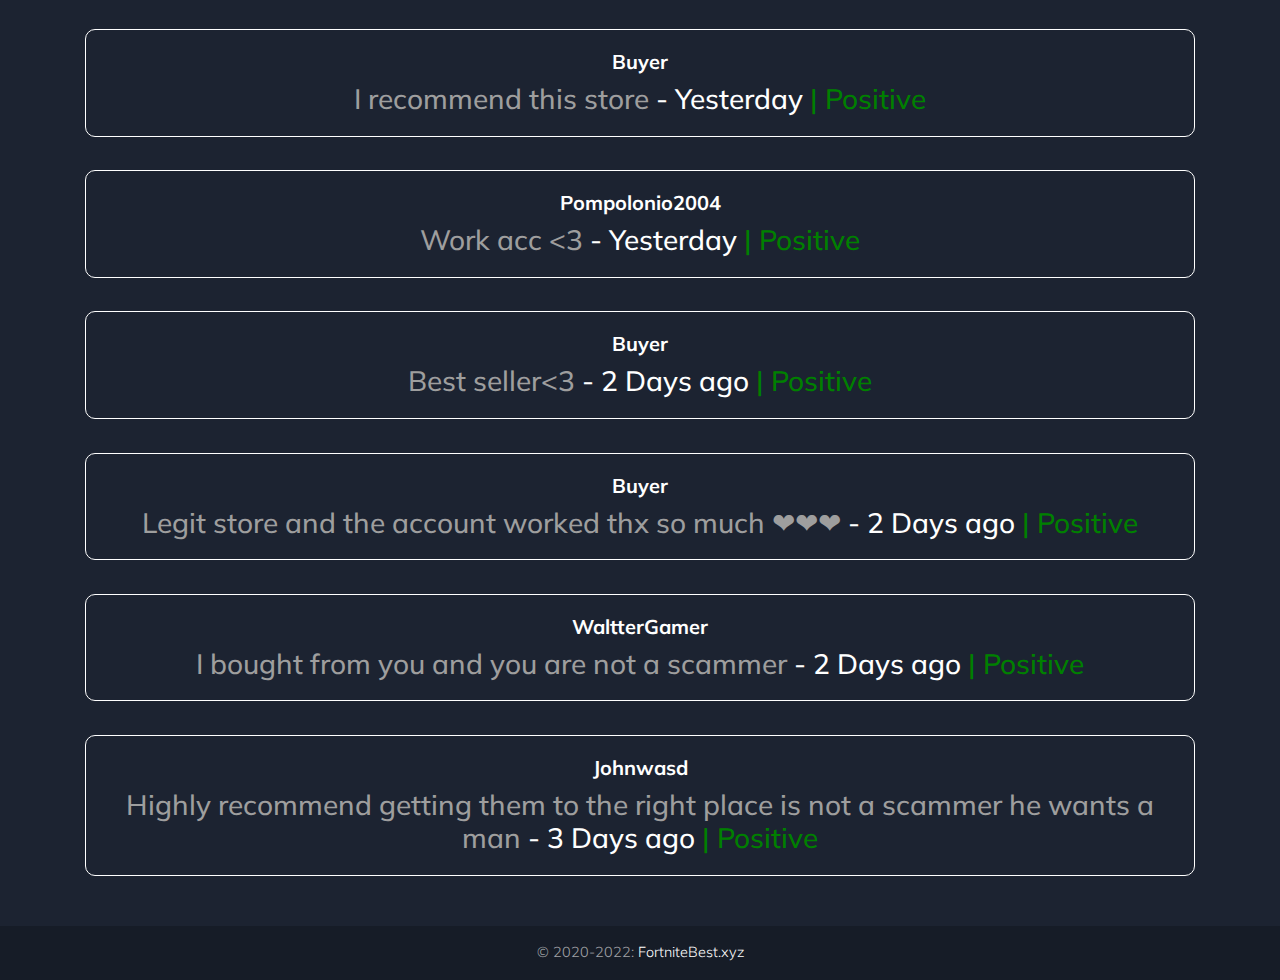
==== commit 4d9e3599: "Update index.html" ====
--- a/index.html
+++ b/index.html
@@ -27,7 +27,7 @@
             </li>
 
           </ul><ul class="navbar-nav nav-flex-icons"><li class="nav-item">
-                <a href="https://discord.gg/r8nkE6uqNM" target="_blank" class="nav-link border border-light rounded">
+                <a href="https://discord.gg/KPyKB7Ymnp" target="_blank" class="nav-link border border-light rounded">
                 <i class="fab fa-discord mr-2"></i>DISCORD SERVER
                 </a>
              </li>
@@ -330,28 +330,28 @@
           <div class="media grey-text feedback-card">
             <div class="media-body">
               <h5 class="mt-0 font-weight-bold"><span style="color: white;">Buyer</h5>
-              Best seller<3 <span style="color: white;"> - 05.03 </span> <span style="color: green;"> | Positive
+              Best seller<3 <span style="color: white;"> - 2 Days ago </span> <span style="color: green;"> | Positive
                                           </div>
           </div>
           <br>
           <div class="media grey-text feedback-card">
             <div class="media-body">
               <h5 class="mt-0 font-weight-bold"><span style="color: white;">Buyer</h5>
-              Legit store and the account worked thx so much ❤❤❤ <span style="color: white;"> - 05.03 </span> <span style="color: green;"> | Positive
+              Legit store and the account worked thx so much ❤❤❤ <span style="color: white;"> - 2 Days ago </span> <span style="color: green;"> | Positive
                                           </div>
           </div>
           <br>
           <div class="media grey-text feedback-card">
             <div class="media-body">
               <h5 class="mt-0 font-weight-bold"><span style="color: white;">WaltterGamer</h5>
-              I bought from you and you are not a scammer <span style="color: white;"> - 05.02 </span> <span style="color: green;"> | Positive
+              I bought from you and you are not a scammer <span style="color: white;"> - 2 Days ago </span> <span style="color: green;"> | Positive
                                           </div>
           </div>
           <br>
           <div class="media grey-text feedback-card">
             <div class="media-body">
               <h5 class="mt-0 font-weight-bold"><span style="color: white;">Johnwasd</h5>
-              Highly recommend getting them to the right place is not a scammer he wants a man <span style="color: white;"> - 05.02</span> <span style="color: green;"> | Positive
+              Highly recommend getting them to the right place is not a scammer he wants a man <span style="color: white;"> - 3 Days ago</span> <span style="color: green;"> | Positive
             </div>
           </div>
        </div>
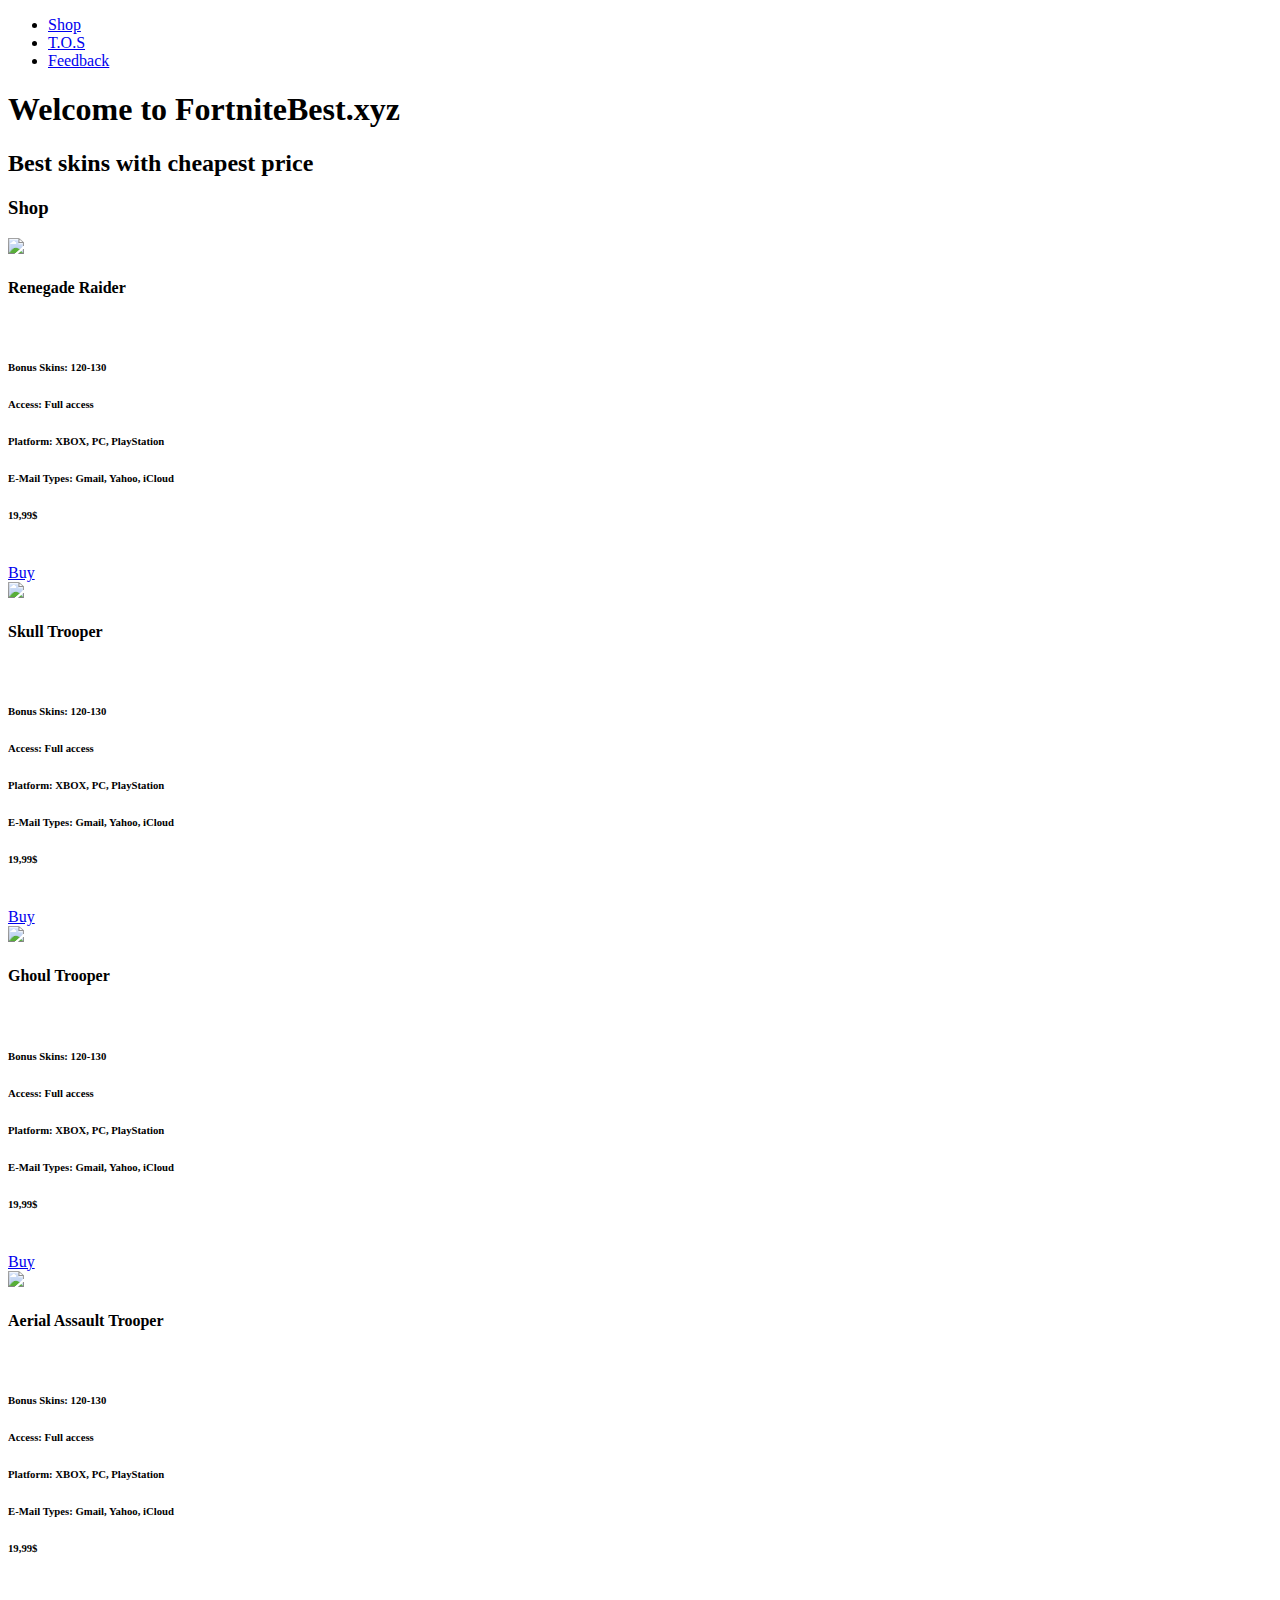
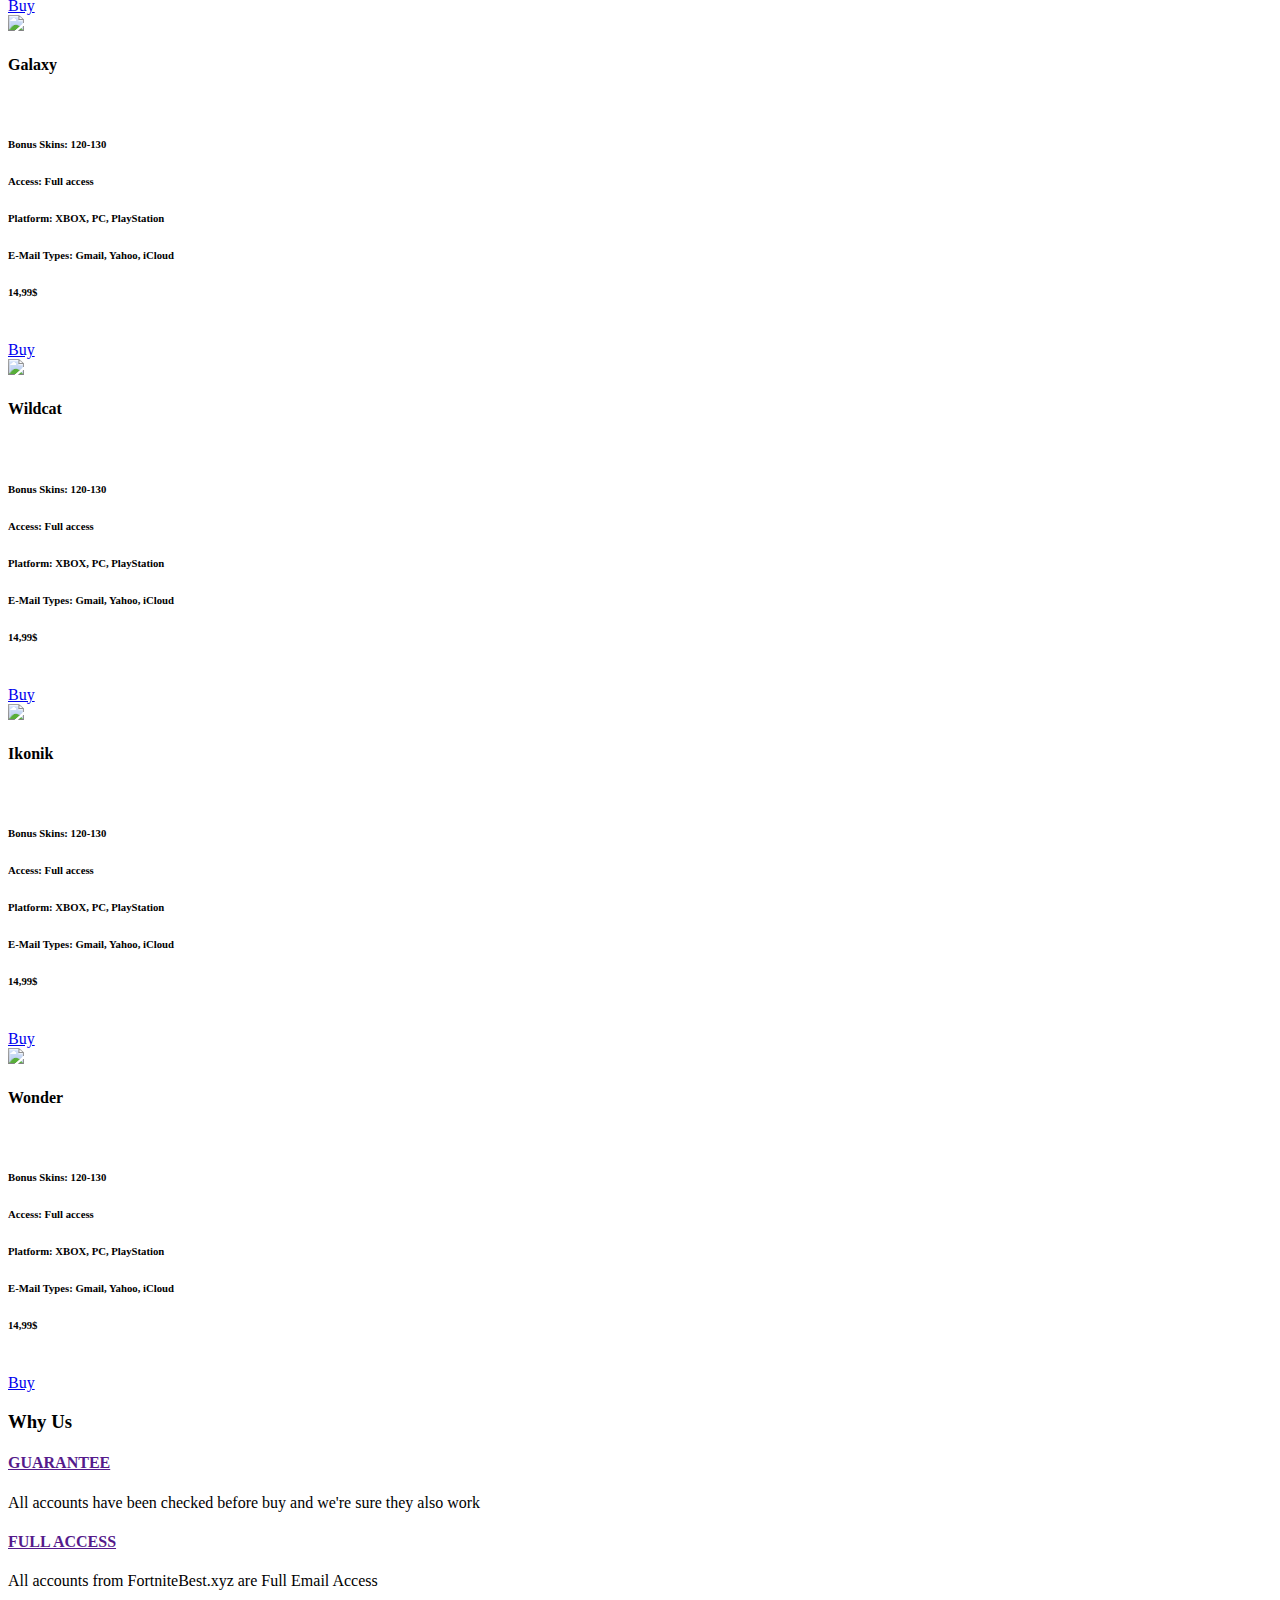
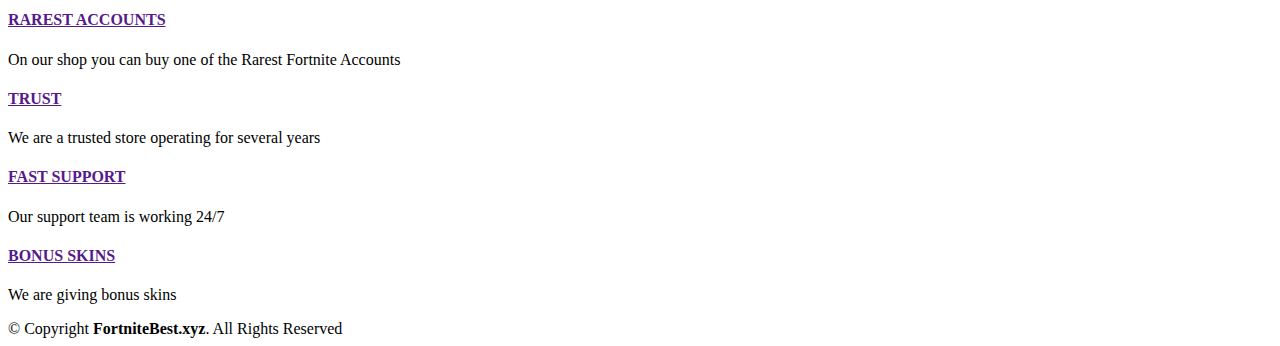
==== commit 7175acb0: "Add files via upload" ====
--- a/index.html
+++ b/index.html
@@ -1,596 +1,329 @@
-<!DOCTYPE html>
-<html lang="en">
-<meta http-equiv="content-type" content="text/html;charset=utf-8" />
-<head><meta charset="UTF-8"><meta name="viewport" content="width=device-width, initial-scale=1, shrink-to-fit=no"><meta http-equiv="x-ua-compatible" content="ie=edge"> <link rel="manifest" href="index-2.html"><link rel="shortcut icon" type="https://cdn.discordapp.com/attachments/777790945411596318/912320726135095296/fsdfdsfds.png" href="../cdn.discordapp.com/attachments/777790945411596318/912320726135095296/fsdfdsfds.png"> <title>FortniteBest.xyz - Cheap Fortnite Accounts</title><link rel="stylesheet" href="use.fontawesome.com/releases/v5.11.2/css/all.css"><link href="https://fonts.googleapis.com/css2?family=Mulish:ital,wght@0,500;1,700&amp;display=swap" rel="stylesheet"><link rel="stylesheet" href="css/css-bootstrap.min.css"><link rel="stylesheet" href="css/css-mdb.min.css"><link rel="stylesheet" href="css/css-style.css"> <link href="cdn.sellix.io/static/css/embed.html" rel="stylesheet" /> </head><body> 
-  <nav class="navbar fixed-top navbar-expand-lg navbar-dark scrolling-navbar"><div class="container">
-     <script type="text/javascript">window.$crisp=[];window.CRISP_WEBSITE_ID="535d0c28-fdde-43b8-ba39-532e369be5b4";(function(){d=document;s=d.createElement("script");s.src="https://client.crisp.chat/l.js";s.async=1;d.getElementsByTagName("head")[0].appendChild(s);})();</script>
-<a class="navbar-brand" href="#" target="_blank">
-<link rel="icon" href="https://cdn.discordapp.com/attachments/932678627194191913/939506015462883328/3557a4489a74544f64e41044ebf63fd4.png">	
-       <strong>FortniteBest.xyz</strong>
-       </a>
-       <button class="navbar-toggler" type="button" data-toggle="collapse" data-target="#navbarSupportedContent" aria-controls="navbarSupportedContent" aria-expanded="false" aria-label="Toggle navigation">
-       <span class="navbar-toggler-icon"></span>
-       </button>
-       <div class="collapse navbar-collapse" id="navbarSupportedContent">
-          <ul class="navbar-nav mr-auto"><li class="nav-item">
-                <a class="nav-link underline" href="#">Home
-                </a>
-             </li>
-             <li class="nav-item">
-                <a class="nav-link underline" href="#whyus">Why Us</a>
-             </li>
-             <li class="nav-item">
-               <a class="nav-link underline" href="#products">Products</a>
-            </li>
-            <li class="nav-item">
-               <a class="nav-link underline" href="#feedbacks">Feedbacks</a>
-            </li>
-
-          </ul><ul class="navbar-nav nav-flex-icons"><li class="nav-item">
-                <a href="https://discord.gg/KPyKB7Ymnp" target="_blank" class="nav-link border border-light rounded">
-                <i class="fab fa-discord mr-2"></i>DISCORD SERVER
-                </a>
-             </li>
-          </ul></div>
-    </div>
-  </nav><div class="view clip view-img" style="background-image: url('../cdn.discordapp.com/attachments/777790945411596318/912321781405188096/fssadsa.jpg'); background-repeat: no-repeat; background-size: cover;">
-      <div class="mask rgba-black-light d-flex justify-content-center align-items-center">
-          <div class="text-center white-text mx-5">
-			<h1 class="mb-4">
-                <strong>FortniteBest.xyz</strong>
-             </h1>
-             <p class="mb-4 d-none d-md-block">
-                <strong>Cheap & Exclusive Fortnite Accounts</strong>
-             </p>
-             <a href="#products" class="btn btn-outline-white btn-lg">Go to Products<i class="fas fa-shopping-cart ml-2"></i>
-             </a>
-          </div>
-       </div>
-  </div>
-  <main><span id="whyus"></span>
-    <div class="main__1">
-    <section class="section1"><div class="container">
-      <h2 class="my-5 h3 text-center" style="color: white;">Why Us</h2>
-      <div class="row features-small mt-5">
-         <div class="col-xl-3 col-lg-6">
-            <div class="row">
-               <div class="col-2">
-                  <i class="fas fa-plus fa-2x mb-1 indigo-text" aria-hidden="true"></i>
-               </div>
-               <div class="col-10 mb-2 pl-3">
-                  <h5 class="feature-title font-bold mb-1 grey-text">PRICE</h5>
-                  <p class="grey-text mt-2">Our products are very cheap
-                  </p>
-               </div>
-            </div>
-         </div>
-         <div class="col-xl-3 col-lg-6">
-            <div class="row">
-               <div class="col-2">
-                  <i class="fas fa-plus fa-2x mb-1 indigo-text" aria-hidden="true"></i>
-               </div>
-               <div class="col-10 mb-2">
-                  <h5 class="feature-title font-bold mb-1 grey-text">DELIVERY</h5>
-                  <p class="grey-text mt-2">Account will be send to your email within few minutes after purchase
-                  </p>
-               </div>
-            </div>
-         </div>
-         <div class="col-xl-3 col-lg-6">
-            <div class="row">
-               <div class="col-2">
-                  <i class="fas fa-plus fa-2x mb-1 indigo-text" aria-hidden="true"></i>
-               </div>
-               <div class="col-10 mb-2">
-                  <h5 class="feature-title font-bold mb-1 grey-text">GUARANTEE</h5>
-                  <p class="grey-text mt-2">All accounts have been checked before buy and we're sure they also work
-                  </p>
-               </div>
-            </div>
-         </div>
-         <div class="col-xl-3 col-lg-6">
-            <div class="row">
-               <div class="col-2">
-                  <i class="fas fa-plus fa-2x mb-1 indigo-text" aria-hidden="true"></i>
-               </div>
-               <div class="col-10 mb-2">
-                  <h5 class="feature-title font-bold mb-1 grey-text">FULL ACCESS</h5>
-                  <p class="grey-text mt-2">All accounts from FortniteBest.xyz are Full Email Access
-                  </p>
-               </div>
-            </div>
-         </div>
-      </div>
-      <div class="row features-small mt-4">
-         <div class="col-xl-3 col-lg-6">
-            <div class="row">
-               <div class="col-2">
-                  <i class="fas fa-plus fa-2x mb-1 indigo-text" aria-hidden="true"></i>
-               </div>
-               <div class="col-10 mb-2">
-                  <h5 class="feature-title font-bold mb-1 grey-text">FAST SUPPORT</h5>
-                  <p class="grey-text mt-2">Our support team is working 24/7</p>
-               </div>
-            </div>
-         </div>
-         <div class="col-xl-3 col-lg-6">
-            <div class="row">
-               <div class="col-2">
-                  <i class="fas fa-plus fa-2x mb-1 indigo-text" aria-hidden="true"></i>
-               </div>
-               <div class="col-10 mb-2">
-                  <h5 class="feature-title font-bold mb-1 grey-text">RAREST ACCOUNTS</h5>
-                  <p class="grey-text mt-2">On our shop you can buy one of the Rarest Fortnite Accounts
-                  </p>
-               </div>
-            </div>
-         </div>
-         <div class="col-xl-3 col-lg-6">
-            <div class="row">
-               <div class="col-2">
-                  <i class="fas fa-plus fa-2x mb-1 indigo-text" aria-hidden="true"></i>
-               </div>
-               <div class="col-10 mb-2">
-                  <h5 class="feature-title font-bold mb-1 grey-text">TRUST</h5>
-                  <p class="grey-text mt-2">We are a trusted store operating for several years</p>
-               </div>
-            </div>
-         </div>
-         <div class="col-xl-3 col-lg-6">
-            <div class="row">
-               <div class="col-2">
-                  <i class="fas fa-plus fa-2x mb-1 indigo-text" aria-hidden="true"></i>
-               </div>
-               <div class="col-10 mb-2">
-                  <h5 class="feature-title font-bold mb-1 grey-text">REVIEWS</h5>
-                  <p class="grey-text mt-2">We have a lot of positive feedbacks on our website</p>
-               </div>
-            </div>
-         </div>
-      </div>
-   </div>
-   </section><span id="products"></span>
-   <section class="section2"><div class="container">
-         <h2 class="my-5 h3 text-center" style="color: white;">PRODUCTS</h2>
-<div class="row text-center">
-            <div class="col-md-4 __margin">
-               <div class="card product-card view zoom">
-                     <img class="card-img-top product-img img-fluid" src="https://cdn.discordapp.com/attachments/939173394195316776/939185743631384656/renegade-raider-shoppy-816x459.png" alt="Card image cap">
-                  <div class="card-body">
-                     <h4 class="card-title grey-text"><a><span style="color: white;">Renegade Raider</a></h4>
-                     <p class="card-text">Purchased Accounts Are Full Access.</p>
-					 <p class="card-text">Automatized Delivery system.</p>
-					 <p class="card-text">Platforms: PC, XBOX, PS4 (compatible with mobile players.</p>
-                     <a data-toggle="modal" data-target="#product1" class="btn purchase-button"<button>Paypal $20</a></button>
-					 <p class="card-text">In Stock: 3</p>
-                  </div>
-               </div>
-            </div>
-            <div class="col-md-4 __margin">
-               <div class="card product-card view zoom">
-                     <img class="card-img-top product-img img-fluid" src="https://cdn.discordapp.com/attachments/939173394195316776/939185747095855114/recon-expert-shoppy-816x459.png" alt="Card image cap">
-                  <div class="card-body">
-                     <h4 class="card-title grey-text"><a><span style="color: white;">Recon Expert</a></h4>
-                     <p class="card-text">Purchased Accounts Are Full Access.</p>
-					 <p class="card-text">Automatized Delivery system.</p>
-					 <p class="card-text">Platforms: PC, XBOX, PS4 (compatible with mobile players.</p>
-                     <a data-toggle="modal" data-target="#product2" class="btn purchase-button">Paypal $15</a>
-					 <p class="card-text">In Stock: 5</p>
-                  </div>
-               </div>
-            </div>
-            <div class="col-md-4 __margin">
-               <div class="card product-card view zoom">
-                     <img class="card-img-top product-img img-fluid" src="https://cdn.discordapp.com/attachments/939173394195316776/939185684151926814/aerial-assault-shoppy-816x459.png" alt="Card image cap">
-                  <div class="card-body">
-                     <h4 class="card-title grey-text"><a><span style="color: white;">Aerial Assault</a></h4>
-                     <p class="card-text">Purchased Accounts Are Full Access.</p>
-					 <p class="card-text">Automatized Delivery system.</p>
-					 <p class="card-text">Platforms: PC, XBOX, PS4 (compatible with mobile players.</p>
-                     <a data-toggle="modal" data-target="#product3" class="btn purchase-button">Paypal $20</a>
-					 <p class="card-text">In Stock: 0</p>
-                  </div>
-               </div>
-            </div>
-          <br><br>
-          <div class="col-md-4 __margin">
-            <div class="card product-card view zoom">
-                  <img class="card-img-top product-img img-fluid" src="https://cdn.discordapp.com/attachments/939173394195316776/939185683833192508/black-knight-shoppy-816x459.png" alt="Card image cap">
-               <div class="card-body">
-                  <h4 class="card-title grey-text"><a><span style="color: white;">Black Knight</a></h4>
-                     <p class="card-text">Purchased Accounts Are Full Access.</p>
-					 <p class="card-text">Automatized Delivery system.</p>
-					 <p class="card-text">Platforms: PC, XBOX, PS4 (compatible with mobile players.</p>
-                     <a data-toggle="modal" data-target="#product4" class="btn purchase-button">Paypal $15</a>
-					 <p class="card-text">In Stock: 2</p>
-               </div>
-            </div>
-         </div>
-         <div class="col-md-4 __margin">
-            <div class="card product-card view zoom">
-                  <img class="card-img-top product-img img-fluid" src="https://cdn.discordapp.com/attachments/939173394195316776/939185715747639326/ikonik-816x459.png" alt="Card image cap">
-               <div class="card-body">
-                  <h4 class="card-title grey-text"><a><span style="color: white;">Ikonik</a></h4>
-                     <p class="card-text">Purchased Accounts Are Full Access.</p>
-					 <p class="card-text">Automatized Delivery system.</p>
-					 <p class="card-text">Platforms: PC, XBOX, PS4 (compatible with mobile players.</p>
-                     <a data-toggle="modal" data-target="#product5" class="btn purchase-button">Paypal $15</a>
-					 <p class="card-text">In Stock: 4</p>
-               </div>
-            </div>
-         </div>
-         <div class="col-md-4 __margin">
-            <div class="card product-card view zoom">
-                  <img class="card-img-top product-img img-fluid" src="https://cdn.discordapp.com/attachments/939173394195316776/939185716016058498/ghoul-trooper-shoppy-816x459.png" alt="Card image cap">
-               <div class="card-body">
-                  <h4 class="card-title grey-text"><a><span style="color: white;">OG Ghoul Trooper</a></h4>
-                     <p class="card-text">Purchased Accounts Are Full Access.</p>
-					 <p class="card-text">Automatized Delivery system.</p>
-					 <p class="card-text">Platforms: PC, XBOX, PS4 (compatible with mobile players.</p>
-                     <a data-toggle="modal" data-target="#product6" class="btn purchase-button">Paypal $20</a></button></a>
-					 <p class="card-text">In Stock: 1</p>
-               </div>
-            </div>
-         </div>
-         <div class="col-md-4 __margin">
-            <div class="card product-card view zoom">
-                  <img class="card-img-top product-img img-fluid" src="https://cdn.discordapp.com/attachments/939173394195316776/939185724786348042/sparkle-specialist-shoppy-816x459.png" alt="Card image cap">
-               <div class="card-body">
-                  <h4 class="card-title grey-text"><a><span style="color: white;">Wonder</a></h4>
-                     <p class="card-text">Purchased Accounts Are Full Access.</p>
-					 <p class="card-text">Automatized Delivery system.</p>
-					 <p class="card-text">Platforms: PC, XBOX, PS4 (compatible with mobile players.</p>
-                     <a data-toggle="modal" data-target="#product7" class="btn purchase-button">Paypal $15</a>
-					 <p class="card-text">In Stock: 7</p>
-               </div>
-            </div>
-         </div>
-         <div class="col-md-4 __margin">
-            <div class="card product-card view zoom">
-                  <img class="card-img-top product-img img-fluid" src="https://cdn.discordapp.com/attachments/939173394195316776/939185744126296154/skull-trooper-shoppy-816x459.png" alt="Card image cap">
-               <div class="card-body">
-                  <h4 class="card-title grey-text"><a><span style="color: white;">OG Skull Trooper</a></h4>
-                     <p class="card-text">Purchased Accounts Are Full Access.</p>
-					 <p class="card-text">Automatized Delivery system.</p>
-					 <p class="card-text">Platforms: PC, XBOX, PS4 (compatible with mobile players.</p>
-                     <a data-toggle="modal" data-target="#product8" class="btn purchase-button">Paypal $20</a>
-					 <p class="card-text">In Stock: 2</p>
-               </div>
-            </div>
-         </div>
-         <div class="col-md-4 __margin">
-            <div class="card product-card view zoom">
-                  <img class="card-img-top product-img img-fluid" src="https://cdn.discordapp.com/attachments/939173394195316776/939185689050898483/galaxy-shoppy-816x459.png" alt="Card image cap">
-               <div class="card-body">
-                  <h4 class="card-title grey-text"><a><span style="color: white;">Galaxy</a></h4>
-                     <p class="card-text">Purchased Accounts Are Full Access.</p>
-					 <p class="card-text">Automatized Delivery system.</p>
-					 <p class="card-text">Platforms: PC, XBOX, PS4 (compatible with mobile players.</p>
-                     <a data-toggle="modal" data-target="#product9" class="btn purchase-button">Paypal $15</a></button></a>
-					 <p class="card-text">In Stock: 4</p>
-              </div>
-          </div>
-       </div>
-            </div>
-         </div>
-      </div>
-   </div>
-   </section>
-            </div>
-         </div>
-          </div>
-      </div>
-     </section></div>
-     <span id="feedbacks"></span>
-     <div class="main__2">
-     <section class="section3"><div class="container">
-         <h2 class="my-5 h3 text-center" style="color: white;">Recent Feedbacks 
-         <div class="media grey-text feedback-card">
-            <div class="media-body">
-         <h5 class="mt-0 font-weight-bold"><span style="color: white;">malbondo3200</h5>
-              Cheapest store ever. I got my account after few minutes <span style="color: white;"> - Today </span> <span style="color: green;"> | Positive           
-		   </div>
-          </div>
-          <br><div class="media grey-text feedback-card">
-            <div class="media-body">
-         <h5 class="mt-0 font-weight-bold"><span style="color: white;">fortnitegamer</h5>
-              Thank you very much for account <span style="color: white;"> - Today </span> <span style="color: green;"> | Positive
-            </div>
-          </div>
-          <br>
-          <div class="media grey-text feedback-card">
-            <div class="media-body">
-              <h5 class="mt-0 font-weight-bold"><span style="color: white;">AndreasJK</h5>
-              The best legit shop! <3 <span style="color: white;"> - Yesterday </span> <span style="color: green;"> | Positive
-              </div>
-          </div>
-          <br>
-          <div class="media grey-text feedback-card">
-            <div class="media-body">
-              <h5 class="mt-0 font-weight-bold"><span style="color: white;">mikee</h5> 
-              <span style="color: gray;">I bought accounts and work! legit
-              <span style="color: white;"> - Yesterday </span> <span style="color: green;"> | Positive
-            </div>
-          </div>
-          <br>
-          <div class="media grey-text feedback-card">
-            <div class="media-body">
-              <h5 class="mt-0 font-weight-bold"><span style="color: white;">Buyer</h5>
-              I recommend this store <span style="color: white;">- Yesterday </span> <span style="color: green;"> | Positive
-              </div>
-          </div>
-          <br>
-          <div class="media grey-text feedback-card">
-            <div class="media-body">
-              <h5 class="mt-0 font-weight-bold"><span style="color: white;">Pompolonio2004</h5>
-              Work acc <3 <span style="color: white;"> - Yesterday </span> <span style="color: green;"> | Positive
-                            </div>
-          </div>
-          <br>
-          <div class="media grey-text feedback-card">
-            <div class="media-body">
-              <h5 class="mt-0 font-weight-bold"><span style="color: white;">Buyer</h5>
-              Best seller<3 <span style="color: white;"> - 2 Days ago </span> <span style="color: green;"> | Positive
-                                          </div>
-          </div>
-          <br>
-          <div class="media grey-text feedback-card">
-            <div class="media-body">
-              <h5 class="mt-0 font-weight-bold"><span style="color: white;">Buyer</h5>
-              Legit store and the account worked thx so much ❤❤❤ <span style="color: white;"> - 2 Days ago </span> <span style="color: green;"> | Positive
-                                          </div>
-          </div>
-          <br>
-          <div class="media grey-text feedback-card">
-            <div class="media-body">
-              <h5 class="mt-0 font-weight-bold"><span style="color: white;">WaltterGamer</h5>
-              I bought from you and you are not a scammer <span style="color: white;"> - 2 Days ago </span> <span style="color: green;"> | Positive
-                                          </div>
-          </div>
-          <br>
-          <div class="media grey-text feedback-card">
-            <div class="media-body">
-              <h5 class="mt-0 font-weight-bold"><span style="color: white;">Johnwasd</h5>
-              Highly recommend getting them to the right place is not a scammer he wants a man <span style="color: white;"> - 3 Days ago</span> <span style="color: green;"> | Positive
-            </div>
-          </div>
-       </div>
-     </section></div>
-     <div class="__margin"></div>
-  </main><footer class="page-footer font-small"><div class="footer-copyright text-center py-3">&copy; 2020-2022:
-     <a href="#"> FortniteBest.xyz </a>
-   </div>
-</footer>
-<div class="modal fade" id="product1" tabindex="-1" role="dialog" aria-labelledby="exampleModalCenterTitle" aria-hidden="true">
-  <div class="modal-dialog modal-dialog-scrollable" role="document">
-    <div class="modal-content grey-text" style="background-color: #1a1a1a;">
-      <div class="modal-header">
-        <h5 class="modal-title" id="exampleModalLongTitle">Renegade Raider</h5>
-        <button type="button" class="close" data-dismiss="modal" aria-label="Close">
-          <span aria-hidden="true">&times;</span>
-        </button>
-      </div>
-      <div class="modal-body">
-         <img src="../cdn.discordapp.com/attachments/875440753684389958/912353644618334268/renegade.jpg" alt="" style="max-width: 100%;">
-         <div class="modal-info">
-            <p>FA</p>
-             <p>Platforms: PC, PS4, XBOX</p>
-             <p>Support 24/7</p>
-			 <p>Many accounts have additional skins</p>
-         </div>
-         <form class="text-center">
-            <input type="email" id="defaultLoginFormEmail" class="form-control mb-4" placeholder="Your E-mail" style="background-color: #1C2331;" required>
-            <a class="btn btn-primary" href="https://www.paypal.com/donate/?hosted_button_id=5SHM6CX27ZS42">PURCHASE</a>
-         </form>
-      </div>
-    </div>
-  </div>
-</div>
-
-<div class="modal fade" id="product2" tabindex="-1" role="dialog" aria-labelledby="exampleModalCenterTitle" aria-hidden="true">
-   <div class="modal-dialog modal-dialog-scrollable" role="document">
-     <div class="modal-content grey-text" style="background-color: #1a1a1a;">
-       <div class="modal-header">
-         <h5 class="modal-title" id="exampleModalLongTitle">Recon Expert</h5>
-         <button type="button" class="close" data-dismiss="modal" aria-label="Close">
-           <span aria-hidden="true">&times;</span>
-         </button>
-       </div>
-       <div class="modal-body">
-          <img src="../cdn.discordapp.com/attachments/875440753684389958/912354851357335582/honor.jpg" alt="" style="max-width: 100%;">
-          <div class="modal-info">
-             <p>FA</p>
-             <p>Platforms: PC, PS4, XBOX</p>
-             <p>Support 24/7</p>
-			 <p>Many accounts have additional skins</p>
-          </div>
-          <form class="text-center">
-            <input type="email" id="defaultLoginFormEmail" class="form-control mb-4" placeholder="Your E-mail" style="background-color: #1C2331;" required>
-            <a class="btn btn-primary" href="https://www.paypal.com/donate/?hosted_button_id=S7C6ZBD7JY7DG">PURCHASE</a>
-         </form>
-       </div>
-     </div>
-   </div>
- </div>
-
-
-
- <div class="modal fade" id="product4" tabindex="-1" role="dialog" aria-labelledby="exampleModalCenterTitle" aria-hidden="true">
-   <div class="modal-dialog modal-dialog-scrollable" role="document">
-     <div class="modal-content grey-text" style="background-color: 	#800080;">
-       <div class="modal-header">
-         <h5 class="modal-title" id="exampleModalLongTitle">Black Knight</h5>
-         <button type="button" class="close" data-dismiss="modal" aria-label="Close">
-           <span aria-hidden="true">&times;</span>
-         </button>
-       </div>
-       <div class="modal-body">
-          <img src="../cdn.discordapp.com/attachments/875440753684389958/912355463281123348/black.jpg" alt="" style="max-width: 100%;">
-          <div class="modal-info">
-             <p>FA</p>
-             <p>Platforms: PC, PS4, XBOX</p>
-             <p>Support 24/7</p>
-			 <p>Many accounts have additional skins</p>
-          </div>
-          <form class="text-center">
-             <input type="email" id="defaultLoginFormEmail" class="form-control mb-4" placeholder="Your E-mail" style="background-color: #1C2331;" required>
-            <a class="btn btn-primary" href="https://www.paypal.com/donate/?hosted_button_id=VHEXUHG56NWAE">PURCHASE</a>
-          </form>
-       </div>
-     </div>
-   </div>
- </div>
-
- <div class="modal fade" id="product5" tabindex="-1" role="dialog" aria-labelledby="exampleModalCenterTitle" aria-hidden="true">
-   <div class="modal-dialog modal-dialog-scrollable" role="document">
-     <div class="modal-content grey-text" style="background-color: #1a1a1a;">
-       <div class="modal-header">
-         <h5 class="modal-title" id="exampleModalLongTitle">Ikonik</h5>
-         <button type="button" class="close" data-dismiss="modal" aria-label="Close">
-           <span aria-hidden="true">&times;</span>
-         </button>
-       </div>
-       <div class="modal-body">
-          <img src="../cdn.discordapp.com/attachments/875440753684389958/912355729611055175/ikonik.jpg" alt="" style="max-width: 100%;">
-          <div class="modal-info">
-             <p>FA</p>
-             <p>Platforms: PC, PS4, XBOX</p>
-             <p>Support 24/7</p>
-			 <p>Many accounts have additional skins</p>
-          </div>
-          <form class="text-center">
-            <input type="email" id="defaultLoginFormEmail" class="form-control mb-4" placeholder="Your E-mail" style="background-color: #1C2331;" required>
-            <a class="btn btn-primary" href="https://www.paypal.com/donate/?hosted_button_id=9Q5ZEZRSRANGJ">PURCHASE</a>         </form>
-       </div>
-     </div>
-   </div>
- </div>
-
- <div class="modal fade" id="product6" tabindex="-1" role="dialog" aria-labelledby="exampleModalCenterTitle" aria-hidden="true">
-   <div class="modal-dialog modal-dialog-scrollable" role="document">
-     <div class="modal-content grey-text" style="background-color: #1a1a1a;">
-       <div class="modal-header">
-         <h5 class="modal-title" id="exampleModalLongTitle">Ghoul Trooper</h5>
-         <button type="button" class="close" data-dismiss="modal" aria-label="Close">
-           <span aria-hidden="true">&times;</span>
-         </button>
-       </div>
-       <div class="modal-body">
-          <img src="../cdn.discordapp.com/attachments/875440753684389958/912356036550201424/gohul.jpg" alt="" style="max-width: 100%;">
-          <div class="modal-info">
-             <p>FA</p>
-             <p>Platforms: PC, PS4, XBOX</p>
-             <p>Support 24/7</p>
-			 <p>Many accounts have additional skins</p>
-          </div>
-          <form class="text-center">
-            <input type="email" id="defaultLoginFormEmail" class="form-control mb-4" placeholder="Your E-mail" style="background-color: #1C2331;" required>
-            <a class="btn btn-primary" href="https://www.paypal.com/donate/?hosted_button_id=DRF2L96LBVSQW">PURCHASE</a>         </form>
-       </div>
-     </div>
-   </div>
- </div>
-
- <div class="modal fade" id="product7" tabindex="-1" role="dialog" aria-labelledby="exampleModalCenterTitle" aria-hidden="true">
-   <div class="modal-dialog modal-dialog-scrollable" role="document">
-     <div class="modal-content grey-text" style="background-color: #1a1a1a;">
-       <div class="modal-header">
-         <h5 class="modal-title" id="exampleModalLongTitle">Wonder</h5>
-         <button type="button" class="close" data-dismiss="modal" aria-label="Close">
-           <span aria-hidden="true">&times;</span>
-         </button>
-       </div>
-       <div class="modal-body">
-          <img src="../cdn.discordapp.com/attachments/875440753684389958/912356245489459230/wonder.jpg" alt="" style="max-width: 100%;">
-          <div class="modal-info">
-             <p>FA</p>
-             <p>Platforms: PC, PS4, XBOX</p>
-             <p>Support 24/7</p>
-			 <p>Many accounts have additional skins</p>
-          </div>
-          <form class="text-center">
-            <input type="email" id="defaultLoginFormEmail" class="form-control mb-4" placeholder="Your E-mail" style="background-color: #1C2331;" required>
-            <a class="btn btn-primary" href="https://www.paypal.com/donate/?hosted_button_id=BDPZVDARDHCA8">PURCHASE</a>
-         </form>
-       </div>
-	  </div>
-   </div>
- </div>
- 
- <div class="modal fade" id="product8" tabindex="-1" role="dialog" aria-labelledby="exampleModalCenterTitle" aria-hidden="true">
-   <div class="modal-dialog modal-dialog-scrollable" role="document">
-     <div class="modal-content grey-text" style="background-color: #1a1a1a;">
-       <div class="modal-header">
-         <h5 class="modal-title" id="exampleModalLongTitle">Skull Trooper</h5>
-         <button type="button" class="close" data-dismiss="modal" aria-label="Close">
-           <span aria-hidden="true">&times;</span>
-         </button>
-       </div>
-       <div class="modal-body">
-          <img src="../cdn.discordapp.com/attachments/875440753684389958/912356543876444211/skull.jpg" alt="" style="max-width: 100%;">
-          <div class="modal-info">
-             <p>FA</p>
-             <p>Platforms: PC, PS4, XBOX</p>
-             <p>Support 24/7</p>
-			 <p>Many accounts have additional skins</p>
-          </div>
-          <form class="text-center">
-            <input type="email" id="defaultLoginFormEmail" class="form-control mb-4" placeholder="Your E-mail" style="background-color: #1C2331;" required>
-            <a class="btn btn-primary" href="https://www.paypal.com/donate/?hosted_button_id=NX7AD92H6Y23C">PURCHASE</a>         </form>
-       </div>
-     </div>
-   </div>
- </div>
-
- <div class="modal fade" id="product9" tabindex="-1" role="dialog" aria-labelledby="exampleModalCenterTitle" aria-hidden="true">
-   <div class="modal-dialog modal-dialog-scrollable" role="document">
-     <div class="modal-content grey-text" style="background-color: #1a1a1a;">
-       <div class="modal-header">
-         <h5 class="modal-title" id="exampleModalLongTitle">Galaxy</h5>
-         <button type="button" class="close" data-dismiss="modal" aria-label="Close">
-           <span aria-hidden="true">&times;</span>
-         </button>
-       </div>
-       <div class="modal-body">
-          <img src="../cdn.discordapp.com/attachments/875440753684389958/912356790736416768/galaxy.jpg" alt="" style="max-width: 100%;">
-          <div class="modal-info">
-             <p>FA</p>
-             <p>Platforms: PC, PS4, XBOX</p>
-             <p>Support 24/7</p>
-			 <p>Many accounts have additional skins</p>
-          </div>
-          <form class="text-center">
-            <input type="email" id="defaultLoginFormEmail" class="form-control mb-4" placeholder="Your E-mail" style="background-color: #1C2331;" required>
-            <a class="btn btn-primary" href="https://www.paypal.com/donate/?hosted_button_id=A3RAKKPM2QP6E">PURCHASE</a>         </form>
-       </div>
-     </div>
-   </div>
- </div>
-  <script type="text/javascript" src="js/5122551-js-jquery.min.js"></script>
-  <script type="text/javascript" src="js/2746822-js-popper.min.js"></script>
-  <script type="text/javascript" src="js/7549097-js-bootstrap.min.js"></script>
-  <script type="text/javascript" src="js/7746076-js-mdb.min.js"></script>
-  <script type="text/javascript"></script>
-  <script type="text/javascript">
-    function popup(url)
-    {
-        var width  = 500;
-        var height = 600;
-        var left   = (screen.width  - width)/2;
-        var top    = (screen.height - height)/2;
-        var params = 'width='+width+', height='+height;
-        params += ', top='+top+', left='+left;
-        params += ', directories=no';
-        params += ', location=no';
-        params += ', menubar=no';
-        params += ', resizable=no';
-        params += ', scrollbars=no';
-        params += ', status=no';
-        params += ', toolbar=no';
-        newwin=window.open(url,'windowname5', params);
-        if (window.focus) {newwin.focus()}
-        return false;
-    }
-</script></body>
-
-</html>
+<!DOCTYPE html>
+<html lang="en">
+
+<head>
+  <meta charset="utf-8">
+  <meta content="width=device-width, initial-scale=1.0" name="viewport">
+
+  <title>FortniteBest.xyz</title>
+  <meta content="" name="description">
+  <meta content="" name="keywords">
+
+
+  <!-- Google Fonts -->
+  <link href="https://fonts.googleapis.com/css?family=Open+Sans:300,300i,400,400i,700,700i|Poppins:300,400,500,700"
+    rel="stylesheet">
+
+  <!-- Vendor CSS Files -->
+  <link href="assets/vendor/aos/aos.css" rel="stylesheet">
+  <link href="assets/vendor/bootstrap/css/bootstrap.min.css" rel="stylesheet">
+  <link href="assets/vendor/bootstrap-icons/bootstrap-icons.css" rel="stylesheet">
+  <link href="assets/vendor/boxicons/css/boxicons.min.css" rel="stylesheet">
+  <link href="assets/vendor/glightbox/css/glightbox.min.css" rel="stylesheet">
+  <link href="assets/vendor/swiper/swiper-bundle.min.css" rel="stylesheet">
+
+  <!-- Template Main CSS File -->
+  <link href="assets/css/style.css" rel="stylesheet">
+
+ <script type="text/javascript">window.$crisp=[];window.CRISP_WEBSITE_ID="535d0c28-fdde-43b8-ba39-532e369be5b4";(function(){d=document;s=d.createElement("script");s.src="https://client.crisp.chat/l.js";s.async=1;d.getElementsByTagName("head")[0].appendChild(s);})();</script>
+
+</head>
+
+<body>
+
+  <!-- ======= Header ======= -->
+  <header id="header" class="fixed-top d-flex align-items-center header-transparent burger-nav">
+    <div class="container d-flex justify-content-between align-items-center">
+      <nav id="navbar" class="navbar">
+        <ul>
+          <li><a class="nav-link scrollto active" href="#team">Shop</a></li>
+          <li><a class="nav-link scrollto" href="tos.html">T.O.S</a></li>
+          <li><a class="nav-link scrollto" href="feedback.html">Feedback</a></li>
+        </ul>
+        <i class="bi bi-list mobile-nav-toggle"></i>
+      </nav><!-- .navbar -->
+    </div>
+  </header><!-- End Header -->
+
+  <!-- ======= Hero Section ======= -->
+  <section id="hero" class="tlo">
+    <div class="hero-container" data-aos="zoom-in" data-aos-delay="100">
+      <h1>Welcome to FortniteBest<span id="whyas">.xyz</span></h1>
+      <h2>Best skins with cheapest price</h2>
+    </div>
+  </section><!-- End Hero Section -->
+
+  <main id="main">
+       <!-- ======= Team Section ======= -->
+       <section id="team" class="tlo">
+        <div class="container" data-aos="fade-up">
+          <div class="section-header">
+            <h3 class="section-title" id="whyas">Shop</h3>
+            <p class="section-description"></p>
+          </div>
+          <div class="row">
+            <div class="col-lg-3 col-md-6">
+              <div class="member" data-aos="fade-up" data-aos-delay="100">
+                <div class="pic"><img src="assets/img/frt/renegade.png" id="zdjencie"></div>
+                <h4 id="rene">Renegade Raider</h4><br>
+                <h6 id="h6usztka"><strong id="stronk">Bonus Skins: </strong>120-130</h6>
+                <h6 id="h6usztka"><strong id="stronk">Access</strong>: Full access</h6>
+                <h6 id="h6usztka"><strong id="stronk">Platform</strong>: XBOX, PC, PlayStation</h6>
+                <h6 id="h6usztka"><strong id="stronk">E-Mail Types</strong>: Gmail, Yahoo, iCloud</h6>
+                <h6 id="h6usztka">19,99$</h6><br>
+                <a href="https://www.paypal.com/donate/?hosted_button_id=489XT5X3JS6R8" id="przycisk2137" target="_blank">Buy</a>
+                <div class="social">
+                  <a href=""><i class="bi bi-twitter"></i></a>
+                  <a href=""><i class="bi bi-facebook"></i></a>
+                  <a href=""><i class="bi bi-instagram"></i></a>
+                  <a href=""><i class="bi bi-linkedin"></i></a>
+                </div>
+              </div>
+            </div>
+  
+            <div class="col-lg-3 col-md-6">
+              <div class="member" data-aos="fade-up" data-aos-delay="100">
+                <div class="pic"><img src="assets/img/frt/szkielet.png" id="zdjencie"></div>
+                <h4 id="rene">Skull  Trooper</h4><br>
+                <h6 id="h6usztka"><strong id="stronk">Bonus Skins: </strong>120-130</h6>
+                <h6 id="h6usztka"><strong id="stronk">Access</strong>: Full access</h6>
+                <h6 id="h6usztka"><strong id="stronk">Platform</strong>: XBOX, PC, PlayStation</h6>
+                <h6 id="h6usztka"><strong id="stronk">E-Mail Types</strong>: Gmail, Yahoo, iCloud</h6>
+                <h6 id="h6usztka">19,99$</h6><br>
+                <a href="https://www.paypal.com/donate/?hosted_button_id=4KF495L534TLA" id="przycisk2137" target="_blank">Buy</a>
+                <div class="social">
+                  <a href=""><i class="bi bi-twitter"></i></a>
+                  <a href=""><i class="bi bi-facebook"></i></a>
+                  <a href=""><i class="bi bi-instagram"></i></a>
+                  <a href=""><i class="bi bi-linkedin"></i></a>
+                </div>
+              </div>
+            </div>
+  
+            <div class="col-lg-3 col-md-6">
+              <div class="member" data-aos="fade-up" data-aos-delay="300">
+                <div class="pic"><img src="assets/img/frt/szkieletka.png" id="zdjencie"></div>
+                <h4 id="rene">Ghoul Trooper</h4><br>
+                <h6 id="h6usztka"><strong id="stronk">Bonus Skins: </strong>120-130</h6>
+                <h6 id="h6usztka"><strong id="stronk">Access</strong>: Full access</h6>
+                <h6 id="h6usztka"><strong id="stronk">Platform</strong>: XBOX, PC, PlayStation</h6>
+                <h6 id="h6usztka"><strong id="stronk">E-Mail Types</strong>: Gmail, Yahoo, iCloud</h6>
+                <h6 id="h6usztka">19,99$</h6><br>
+                <a href="https://www.paypal.com/donate/?hosted_button_id=M5WXD9JAYAKHL" id="przycisk2137" target="_blank">Buy</a>
+                <div class="social">
+                  <a href=""><i class="bi bi-twitter"></i></a>
+                  <a href=""><i class="bi bi-facebook"></i></a>
+                  <a href=""><i class="bi bi-instagram"></i></a>
+                  <a href=""><i class="bi bi-linkedin"></i></a>
+                </div>
+              </div>
+            </div>
+  
+            <div class="col-lg-3 col-md-6">
+              <div class="member" data-aos="fade-up" data-aos-delay="400">
+                <div class="pic"><img src="assets/img/frt/murzyn.png" id="zdjencie"></div>
+                <h4 id="rene">Aerial Assault Trooper</h4><br>
+                <h6 id="h6usztka"><strong id="stronk">Bonus Skins: </strong>120-130</h6>
+                <h6 id="h6usztka"><strong id="stronk">Access</strong>: Full access</h6>
+                <h6 id="h6usztka"><strong id="stronk">Platform</strong>: XBOX, PC, PlayStation</h6>
+                <h6 id="h6usztka"><strong id="stronk">E-Mail Types</strong>: Gmail, Yahoo, iCloud</h6>
+                <h6 id="h6usztka">19,99$</h6><br>
+                <a href="https://www.paypal.com/donate/?hosted_button_id=YR9W9FR7U7S9G" id="przycisk2137" target="_blank">Buy</a>
+                <div class="social">
+                  <a href=""><i class="bi bi-twitter"></i></a>
+                  <a href=""><i class="bi bi-facebook"></i></a>
+                  <a href=""><i class="bi bi-instagram"></i></a>
+                  <a href=""><i class="bi bi-linkedin"></i></a>
+                </div>
+              </div>
+            </div>
+          </div>
+  
+          <div class="row">
+            <div class="col-lg-3 col-md-6">
+              <div class="member" data-aos="fade-up" data-aos-delay="100">
+                <div class="pic"><img src="assets/img/frt/staryhuj.png" id="zdjencie"></div>
+                <h4 id="rene">Galaxy</h4><br>
+                <h6 id="h6usztka"><strong id="stronk">Bonus Skins: </strong>120-130</h6>
+                <h6 id="h6usztka"><strong id="stronk">Access</strong>: Full access</h6>
+                <h6 id="h6usztka"><strong id="stronk">Platform</strong>: XBOX, PC, PlayStation</h6>
+                <h6 id="h6usztka"><strong id="stronk">E-Mail Types</strong>: Gmail, Yahoo, iCloud</h6>
+                <h6 id="h6usztka">14,99$</h6><br>
+                <a href="https://www.paypal.com/donate/?hosted_button_id=MKDPP44SLPLQ6" id="przycisk2137" target="_blank">Buy</a>
+                <div class="social">
+                  <a href=""><i class="bi bi-twitter"></i></a>
+                  <a href=""><i class="bi bi-facebook"></i></a>
+                  <a href=""><i class="bi bi-instagram"></i></a>
+                  <a href=""><i class="bi bi-linkedin"></i></a>
+                </div>
+              </div>
+            </div>
+  
+            <div class="col-lg-3 col-md-6">
+              <div class="member" data-aos="fade-up" data-aos-delay="200">
+                <div class="pic"><img src="assets/img/frt/dzikikot.png" id="zdjencie"></div>
+                <h4 id="rene">Wildcat</h4><br>
+                <h6 id="h6usztka"><strong id="stronk">Bonus Skins: </strong>120-130</h6>
+                <h6 id="h6usztka"><strong id="stronk">Access</strong>: Full access</h6>
+                <h6 id="h6usztka"><strong id="stronk">Platform</strong>: XBOX, PC, PlayStation</h6>
+                <h6 id="h6usztka"><strong id="stronk">E-Mail Types</strong>: Gmail, Yahoo, iCloud</h6>
+                <h6 id="h6usztka">14,99$</h6><br>
+                <a href="https://www.paypal.com/donate/?hosted_button_id=FLHGDN8M5VJU6" id="przycisk2137" target="_blank">Buy</a>
+                <div class="social">
+                  <a href=""><i class="bi bi-twitter"></i></a>
+                  <a href=""><i class="bi bi-facebook"></i></a>
+                  <a href=""><i class="bi bi-instagram"></i></a>
+                  <a href=""><i class="bi bi-linkedin"></i></a>
+                </div>
+              </div>
+            </div>
+  
+            <div class="col-lg-3 col-md-6">
+              <div class="member" data-aos="fade-up" data-aos-delay="300">
+                <div class="pic"><img src="assets/img/frt/ikona.png" id="zdjencie"></div>
+                <h4 id="rene">Ikonik</h4><br>
+                <h6 id="h6usztka"><strong id="stronk">Bonus Skins: </strong>120-130</h6>
+                <h6 id="h6usztka"><strong id="stronk">Access</strong>: Full access</h6>
+                <h6 id="h6usztka"><strong id="stronk">Platform</strong>: XBOX, PC, PlayStation</h6>
+                <h6 id="h6usztka"><strong id="stronk">E-Mail Types</strong>: Gmail, Yahoo, iCloud</h6>
+                <h6 id="h6usztka">14,99$</h6><br>
+                <a href="https://www.paypal.com/donate/?hosted_button_id=6HM8AK9YCKAYY" id="przycisk2137" target="_blank">Buy</a>
+                <div class="social">
+                  <a href=""><i class="bi bi-twitter"></i></a>
+                  <a href=""><i class="bi bi-facebook"></i></a>
+                  <a href=""><i class="bi bi-instagram"></i></a>
+                  <a href=""><i class="bi bi-linkedin"></i></a>
+                </div>
+              </div>
+            </div>
+  
+            <div class="col-lg-3 col-md-6">
+              <div class="member" data-aos="fade-up" data-aos-delay="400">
+                <div class="pic"><img src="assets/img/frt/kutas.png" id="zdjencie"></div>
+                <h4 id="rene">Wonder</h4><br>
+                <h6 id="h6usztka"><strong id="stronk">Bonus Skins: </strong>120-130</h6>
+                <h6 id="h6usztka"><strong id="stronk">Access</strong>: Full access</h6>
+                <h6 id="h6usztka"><strong id="stronk">Platform</strong>: XBOX, PC, PlayStation</h6>
+                <h6 id="h6usztka"><strong id="stronk">E-Mail Types</strong>: Gmail, Yahoo, iCloud</h6>
+                <h6 id="h6usztka">14,99$</h6><br>
+                <a href="https://www.paypal.com/donate/?hosted_button_id=XQBT2ZB7A4QR2" id="przycisk2137" target="_blank">Buy</a>
+                <div class="social">
+                  <a href=""><i class="bi bi-twitter"></i></a>
+                  <a href=""><i class="bi bi-facebook"></i></a>
+                  <a href=""><i class="bi bi-instagram"></i></a>
+                  <a href=""><i class="bi bi-linkedin"></i></a>
+                </div>
+              </div>
+            </div>
+          </div>
+  
+          
+  
+        </div>
+      </section><!-- End Team Section -->
+  
+
+
+
+
+    <!-- ======= Services Section ======= -->
+    <section id="services" class="tlo">
+      <div class="container" data-aos="fade-up">
+        <div class="section-header">
+          <h3 class="section-title" id="whyas">Why Us</h3>
+          <p class="section-description"></p>
+        </div>
+        <div class="row">
+          <div class="col-lg-4 col-md-6" data-aos="zoom-in">
+            <div class="box" id="bonus">
+              <div class="icon"><a href=""><i class="bi bi-briefcase"></i></a></div>
+              <h4 class="title"><a href="">GUARANTEE</a></h4>
+              <p class="description" id="trsu">All accounts have been checked before buy and we're sure they also work</p>
+            </div>
+          </div>
+          <div class="col-lg-4 col-md-6" data-aos="zoom-in">
+            <div class="box" id="bonus">
+              <div class="icon"><a href=""><i class="bi bi-card-checklist"></i></a></div>
+              <h4 class="title"><a href="">FULL ACCESS</a></h4>
+              <p class="description" id="trsu">All accounts from FortniteBest.xyz are Full Email Access</p>
+            </div>
+          </div>
+          <div class="col-lg-4 col-md-6" data-aos="zoom-in">
+            <div class="box" id="bonus">
+              <div class="icon"><a href=""><i class="bi bi-bar-chart"></i></a></div>
+              <h4 class="title"><a href="">RAREST ACCOUNTS</a></h4>
+              <p class="description" id="trsu">On our shop you can buy one of the Rarest Fortnite Accounts</p>
+            </div>
+          </div>
+
+          <div class="col-lg-4 col-md-6" data-aos="zoom-in">
+            <div class="box" id="bonus">
+              <div class="icon"><a href=""><i class="bi bi-binoculars"></i></a></div>
+              <h4 class="title"><a href="">TRUST</a></h4>
+              <p class="description" id="trsu">We are a trusted store operating for several years</p>
+            </div>
+          </div>
+          <div class="col-lg-4 col-md-6" data-aos="zoom-in">
+            <div class="box" id="bonus">
+              <div class="icon"><a href=""><i class="bi bi-brightness-high"></i></a></div>
+              <h4 class="title"><a href="">FAST SUPPORT</a></h4>
+              <p class="description" id="trsu">Our support team is working 24/7</p>
+            </div>
+          </div>
+          <div class="col-lg-4 col-md-6" data-aos="zoom-in">
+            <div class="box" id="bonus">
+              <div class="icon"><a href=""><i class="bi bi-calendar4-week"></i></a></div>
+              <h4 class="title"><a href="">BONUS SKINS</a></h4>
+              <p class="description" id="trsu">We are giving bonus skins</p>
+            </div>
+          </div>
+        </div>
+
+      </div>
+    </section><!-- End Services Section -->
+    
+
+       
+
+
+
+
+ 
+
+
+  </main><!-- End #main -->
+
+  <!-- ======= Footer ======= -->
+  <footer id="footer">
+    <div class="footer-top">
+      <div class="container">
+
+      </div>
+    </div>
+
+    <div class="container">
+      <div class="copyright">
+        &copy; Copyright <strong>FortniteBest.xyz</strong>. All Rights Reserved
+      </div>
+      <div class="credits">
+      </div>
+    </div>
+  </footer><!-- End Footer -->
+
+  <a href="#" class="back-to-top d-flex align-items-center justify-content-center"><i
+      class="bi bi-arrow-up-short"></i></a>
+
+  <!-- Vendor JS Files -->
+  <script src="assets/vendor/purecounter/purecounter.js"></script>
+  <script src="assets/vendor/aos/aos.js"></script>
+  <script src="assets/vendor/bootstrap/js/bootstrap.bundle.min.js"></script>
+  <script src="assets/vendor/glightbox/js/glightbox.min.js"></script>
+  <script src="assets/vendor/isotope-layout/isotope.pkgd.min.js"></script>
+  <script src="assets/vendor/swiper/swiper-bundle.min.js"></script>
+  <script src="assets/vendor/php-email-form/validate.js"></script>
+
+  <!-- Template Main JS File -->
+  <script src="assets/js/main.js"></script>
+</body>
+
+</html>
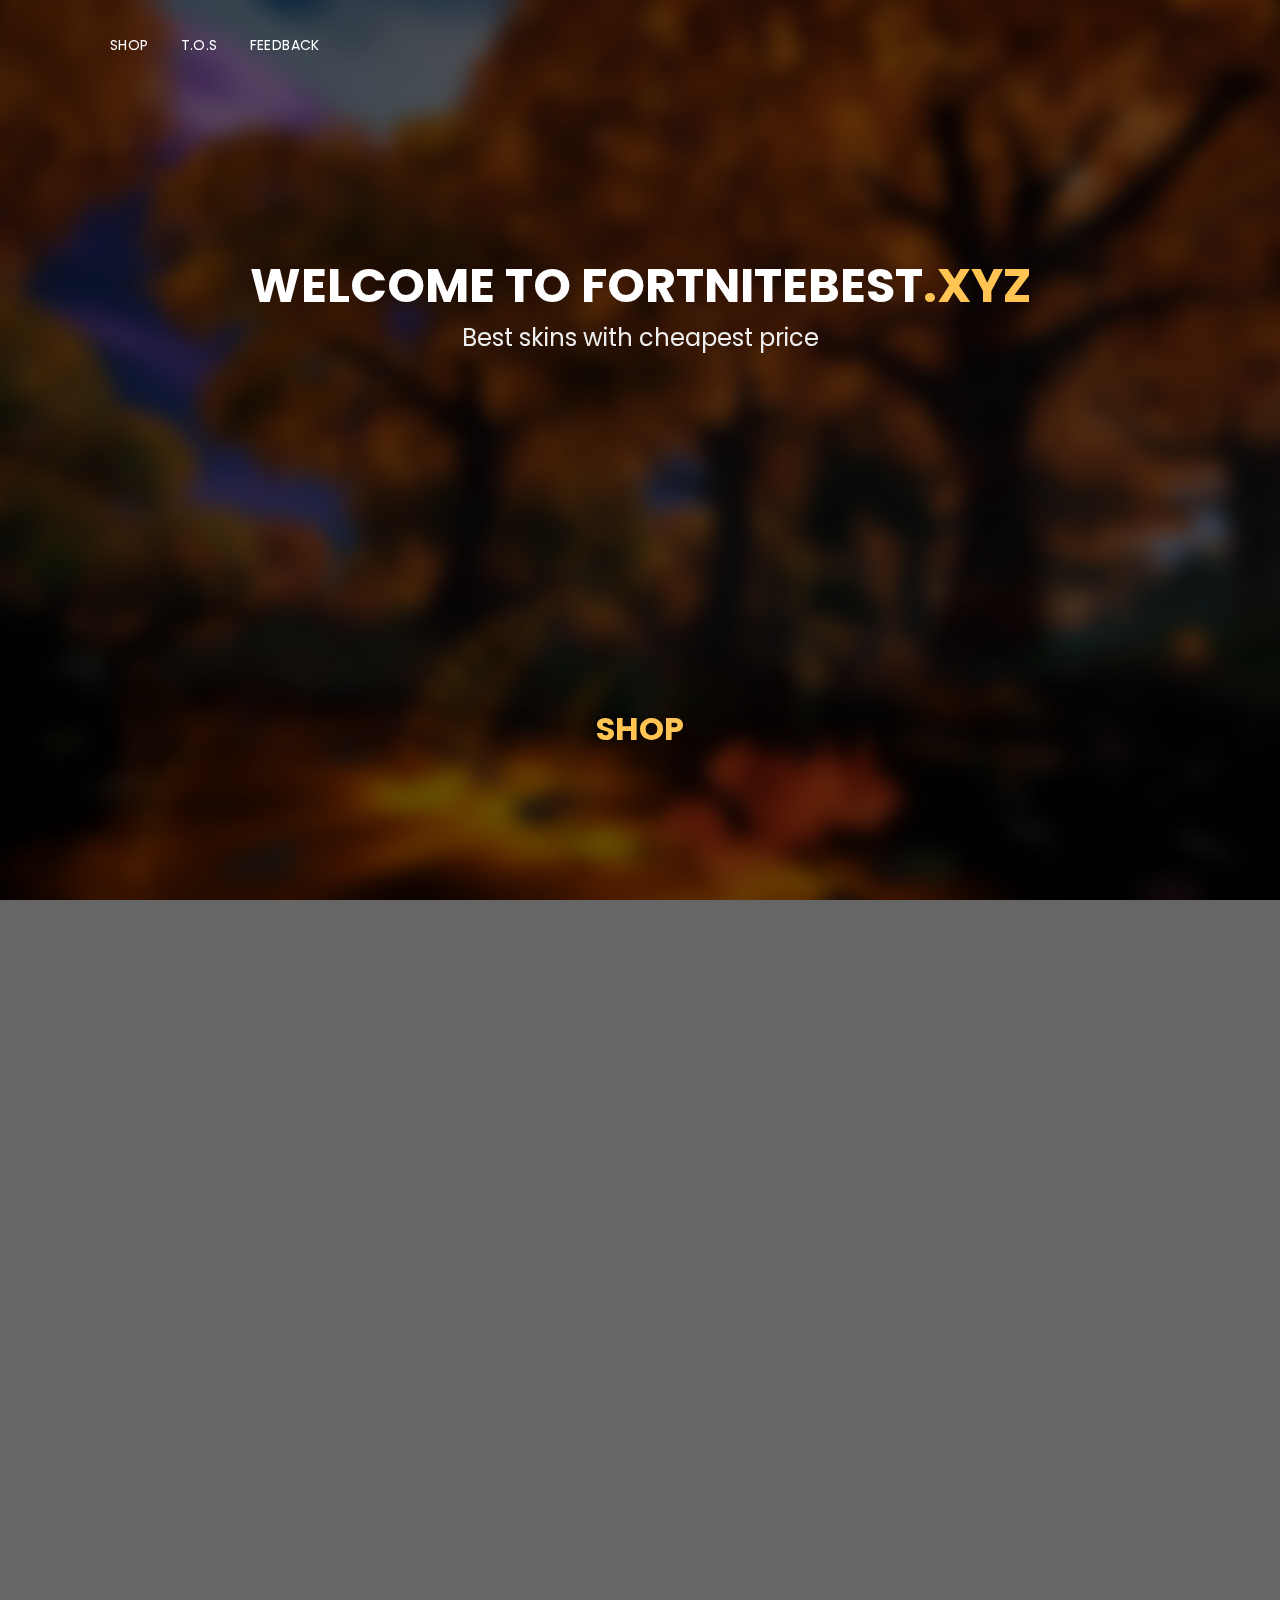
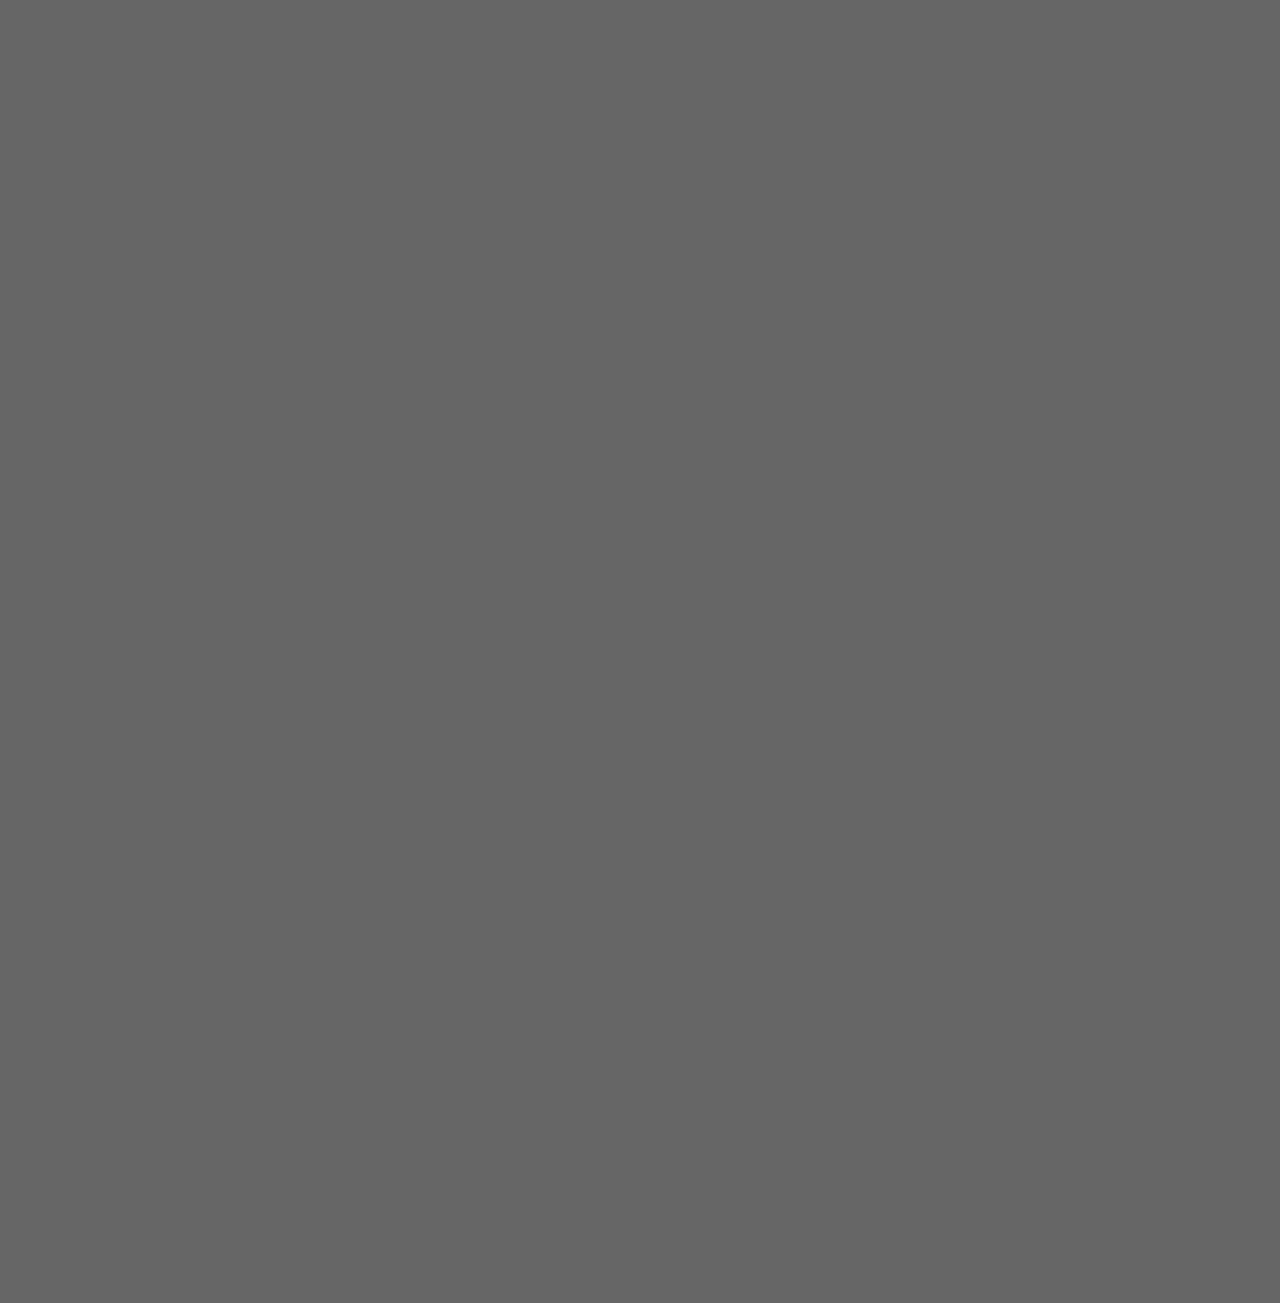
==== commit 6ee93da5: "Update index.html" ====
--- a/index.html
+++ b/index.html
@@ -71,7 +71,7 @@
                 <h6 id="h6usztka"><strong id="stronk">Platform</strong>: XBOX, PC, PlayStation</h6>
                 <h6 id="h6usztka"><strong id="stronk">E-Mail Types</strong>: Gmail, Yahoo, iCloud</h6>
                 <h6 id="h6usztka">19,99$</h6><br>
-                <a href="https://www.paypal.com/donate/?hosted_button_id=489XT5X3JS6R8" id="przycisk2137" target="_blank">Buy</a>
+                <a href="https://www.paypal.com/donate/?hosted_button_id=99FD7NEAXSHVG" id="przycisk2137" target="_blank">Buy</a>
                 <div class="social">
                   <a href=""><i class="bi bi-twitter"></i></a>
                   <a href=""><i class="bi bi-facebook"></i></a>
@@ -90,7 +90,7 @@
                 <h6 id="h6usztka"><strong id="stronk">Platform</strong>: XBOX, PC, PlayStation</h6>
                 <h6 id="h6usztka"><strong id="stronk">E-Mail Types</strong>: Gmail, Yahoo, iCloud</h6>
                 <h6 id="h6usztka">19,99$</h6><br>
-                <a href="https://www.paypal.com/donate/?hosted_button_id=4KF495L534TLA" id="przycisk2137" target="_blank">Buy</a>
+                <a href="https://www.paypal.com/donate/?hosted_button_id=3D7RPY75P3ACU" id="przycisk2137" target="_blank">Buy</a>
                 <div class="social">
                   <a href=""><i class="bi bi-twitter"></i></a>
                   <a href=""><i class="bi bi-facebook"></i></a>
@@ -109,7 +109,7 @@
                 <h6 id="h6usztka"><strong id="stronk">Platform</strong>: XBOX, PC, PlayStation</h6>
                 <h6 id="h6usztka"><strong id="stronk">E-Mail Types</strong>: Gmail, Yahoo, iCloud</h6>
                 <h6 id="h6usztka">19,99$</h6><br>
-                <a href="https://www.paypal.com/donate/?hosted_button_id=M5WXD9JAYAKHL" id="przycisk2137" target="_blank">Buy</a>
+                <a href="https://www.paypal.com/donate/?hosted_button_id=K6XHSGR4UB97U" id="przycisk2137" target="_blank">Buy</a>
                 <div class="social">
                   <a href=""><i class="bi bi-twitter"></i></a>
                   <a href=""><i class="bi bi-facebook"></i></a>
@@ -128,7 +128,7 @@
                 <h6 id="h6usztka"><strong id="stronk">Platform</strong>: XBOX, PC, PlayStation</h6>
                 <h6 id="h6usztka"><strong id="stronk">E-Mail Types</strong>: Gmail, Yahoo, iCloud</h6>
                 <h6 id="h6usztka">19,99$</h6><br>
-                <a href="https://www.paypal.com/donate/?hosted_button_id=YR9W9FR7U7S9G" id="przycisk2137" target="_blank">Buy</a>
+                <a href="https://www.paypal.com/donate/?hosted_button_id=NZS9V6QK975WQ" id="przycisk2137" target="_blank">Buy</a>
                 <div class="social">
                   <a href=""><i class="bi bi-twitter"></i></a>
                   <a href=""><i class="bi bi-facebook"></i></a>
@@ -149,7 +149,7 @@
                 <h6 id="h6usztka"><strong id="stronk">Platform</strong>: XBOX, PC, PlayStation</h6>
                 <h6 id="h6usztka"><strong id="stronk">E-Mail Types</strong>: Gmail, Yahoo, iCloud</h6>
                 <h6 id="h6usztka">14,99$</h6><br>
-                <a href="https://www.paypal.com/donate/?hosted_button_id=MKDPP44SLPLQ6" id="przycisk2137" target="_blank">Buy</a>
+                <a href="https://www.paypal.com/donate/?hosted_button_id=WLJPTFSZAJF86" id="przycisk2137" target="_blank">Buy</a>
                 <div class="social">
                   <a href=""><i class="bi bi-twitter"></i></a>
                   <a href=""><i class="bi bi-facebook"></i></a>
@@ -168,7 +168,7 @@
                 <h6 id="h6usztka"><strong id="stronk">Platform</strong>: XBOX, PC, PlayStation</h6>
                 <h6 id="h6usztka"><strong id="stronk">E-Mail Types</strong>: Gmail, Yahoo, iCloud</h6>
                 <h6 id="h6usztka">14,99$</h6><br>
-                <a href="https://www.paypal.com/donate/?hosted_button_id=FLHGDN8M5VJU6" id="przycisk2137" target="_blank">Buy</a>
+                <a href="https://www.paypal.com/donate/?hosted_button_id=AX7EEUVZ8RPW6" id="przycisk2137" target="_blank">Buy</a>
                 <div class="social">
                   <a href=""><i class="bi bi-twitter"></i></a>
                   <a href=""><i class="bi bi-facebook"></i></a>
@@ -187,7 +187,7 @@
                 <h6 id="h6usztka"><strong id="stronk">Platform</strong>: XBOX, PC, PlayStation</h6>
                 <h6 id="h6usztka"><strong id="stronk">E-Mail Types</strong>: Gmail, Yahoo, iCloud</h6>
                 <h6 id="h6usztka">14,99$</h6><br>
-                <a href="https://www.paypal.com/donate/?hosted_button_id=6HM8AK9YCKAYY" id="przycisk2137" target="_blank">Buy</a>
+                <a href="https://www.paypal.com/donate/?hosted_button_id=N7JETA7FJ3QT2" id="przycisk2137" target="_blank">Buy</a>
                 <div class="social">
                   <a href=""><i class="bi bi-twitter"></i></a>
                   <a href=""><i class="bi bi-facebook"></i></a>
@@ -206,7 +206,7 @@
                 <h6 id="h6usztka"><strong id="stronk">Platform</strong>: XBOX, PC, PlayStation</h6>
                 <h6 id="h6usztka"><strong id="stronk">E-Mail Types</strong>: Gmail, Yahoo, iCloud</h6>
                 <h6 id="h6usztka">14,99$</h6><br>
-                <a href="https://www.paypal.com/donate/?hosted_button_id=XQBT2ZB7A4QR2" id="przycisk2137" target="_blank">Buy</a>
+                <a href="https://www.paypal.com/donate/?hosted_button_id=LWG46FCK5AMXS" id="przycisk2137" target="_blank">Buy</a>
                 <div class="social">
                   <a href=""><i class="bi bi-twitter"></i></a>
                   <a href=""><i class="bi bi-facebook"></i></a>
--- a/assets/css/style.css
+++ b/assets/css/style.css
@@ -0,0 +1,958 @@
+/**
+* Template Name: Regna - v4.7.0
+* Template URL: https://bootstrapmade.com/regna-bootstrap-onepage-template/
+* Author: BootstrapMade.com
+* License: https://bootstrapmade.com/license/
+*/
+
+/*--------------------------------------------------------------
+# General
+--------------------------------------------------------------*/
+body {
+	background: #fff;
+	color: #666666;
+	font-family: 'Open Sans', sans-serif;
+}
+
+a {
+	color: #2dc997;
+	text-decoration: none;
+}
+
+a:hover,
+a:active,
+a:focus {
+	color: #2dca98;
+	outline: none;
+	text-decoration: none;
+}
+
+p {
+	padding: 0;
+	margin: 0 0 30px 0;
+}
+
+h1,
+h2,
+h3,
+h4,
+h5,
+h6 {
+	font-family: 'Poppins', sans-serif;
+	font-weight: 400;
+	margin: 0 0 20px 0;
+	padding: 0;
+}
+
+/*--------------------------------------------------------------
+# Back to top button
+--------------------------------------------------------------*/
+.back-to-top {
+	position: fixed;
+	visibility: hidden;
+	opacity: 0;
+	right: 15px;
+	bottom: 15px;
+	z-index: 996;
+	background: #2dc997;
+	width: 40px;
+	height: 40px;
+	border-radius: 4px;
+	transition: all 0.4s;
+}
+.back-to-top i {
+	font-size: 28px;
+	color: #fff;
+	line-height: 0;
+}
+.back-to-top:hover {
+	background: #49d6a9;
+	color: #fff;
+}
+.back-to-top.active {
+	visibility: visible;
+	opacity: 1;
+}
+
+/*--------------------------------------------------------------
+# Disable AOS delay on mobile
+--------------------------------------------------------------*/
+@media screen and (max-width: 768px) {
+	[data-aos-delay] {
+		transition-delay: 0 !important;
+	}
+}
+/*--------------------------------------------------------------
+# Header
+--------------------------------------------------------------*/
+#header {
+	height: 90px;
+	transition: all 0.5s;
+	z-index: 997;
+	background: rgba(0, 126, 216, 0.9);
+}
+#header #logo h1 {
+	font-size: 32px;
+	margin: 0;
+	line-height: 1;
+	font-family: 'Poppins', sans-serif;
+	font-weight: 700;
+	letter-spacing: 3px;
+	text-transform: uppercase;
+}
+#header #logo h1 a,
+#header #logo h1 a:hover {
+	color: #fff;
+}
+#header #logo img {
+	padding: 0;
+	margin: 0;
+}
+#header.header-transparent {
+	background: transparent;
+}
+#header.header-scrolled {
+	background: rgba(21, 14, 26, 0.9);
+	height: 70px;
+	transition: all 0.5s;
+}
+
+.scrolled-offset {
+	margin-top: 70px;
+}
+
+/*--------------------------------------------------------------
+# Navigation Menu
+--------------------------------------------------------------*/
+/**
+* Desktop Navigation 
+*/
+.navbar {
+	padding: 0;
+}
+.navbar ul {
+	margin: 0;
+	padding: 0;
+	display: flex;
+	list-style: none;
+	align-items: center;
+}
+.navbar li {
+	position: relative;
+}
+.navbar > ul > li {
+	white-space: nowrap;
+	padding: 10px 0 10px 24px;
+}
+.navbar a,
+.navbar a:focus {
+	display: flex;
+	align-items: center;
+	justify-content: space-between;
+	font-family: 'Poppins', sans-serif;
+	color: #fff;
+	font-size: 14px;
+	padding: 0 4px;
+	white-space: nowrap;
+	transition: 0.3s;
+	letter-spacing: 0.4px;
+	position: relative;
+	text-transform: uppercase;
+}
+.navbar a i,
+.navbar a:focus i {
+	font-size: 12px;
+	line-height: 0;
+	margin-left: 5px;
+}
+.navbar > ul > li > a:before {
+	content: '';
+	position: absolute;
+	width: 100%;
+	height: 2px;
+	bottom: -6px;
+	left: 0;
+	background-color: #2dc997;
+	visibility: hidden;
+	transform: scaleX(0);
+	transition: all 0.3s ease-in-out 0s;
+}
+.navbar a:hover:before,
+.navbar li:hover > a:before,
+.navbar .active:before {
+	visibility: visible;
+	transform: scaleX(1);
+}
+.navbar a:hover,
+.navbar .active,
+.navbar .active:focus,
+.navbar li:hover > a {
+	color: #fff;
+}
+.navbar .dropdown ul {
+	display: block;
+	position: absolute;
+	left: 24px;
+	top: calc(100% + 30px);
+	margin: 0;
+	padding: 10px 0;
+	z-index: 99;
+	opacity: 0;
+	visibility: hidden;
+	background: #fff;
+	box-shadow: 0px 0px 30px rgba(127, 137, 161, 0.25);
+	transition: 0.3s;
+}
+.navbar .dropdown ul li {
+	min-width: 200px;
+}
+.navbar .dropdown ul a {
+	padding: 10px 20px;
+	font-size: 14px;
+	text-transform: none;
+	color: #666666;
+}
+.navbar .dropdown ul a i {
+	font-size: 12px;
+}
+.navbar .dropdown ul a:hover,
+.navbar .dropdown ul .active:hover,
+.navbar .dropdown ul li:hover > a {
+	color: #2dc997;
+}
+.navbar .dropdown:hover > ul {
+	opacity: 1;
+	top: 100%;
+	visibility: visible;
+}
+.navbar .dropdown .dropdown ul {
+	top: 0;
+	left: calc(100% - 30px);
+	visibility: hidden;
+}
+.navbar .dropdown .dropdown:hover > ul {
+	opacity: 1;
+	top: 0;
+	left: 100%;
+	visibility: visible;
+}
+@media (max-width: 1366px) {
+	.navbar .dropdown .dropdown ul {
+		left: -90%;
+	}
+	.navbar .dropdown .dropdown:hover > ul {
+		left: -100%;
+	}
+}
+
+/**
+* Mobile Navigation 
+*/
+.mobile-nav-toggle {
+	color: #fff;
+	font-size: 28px;
+	cursor: pointer;
+	display: none;
+	line-height: 0;
+	transition: 0.5s;
+}
+
+@media (max-width: 1px) {
+	.mobile-nav-toggle {
+		display: block;
+	}
+
+	.navbar ul {
+		display: none;
+	}
+}
+.navbar-mobile {
+	position: fixed;
+	overflow: hidden;
+	top: 0;
+	right: 0;
+	left: 0;
+	bottom: 0;
+	background: rgba(77, 77, 77, 0.9);
+	transition: 0.3s;
+	z-index: 999;
+}
+.navbar-mobile .mobile-nav-toggle {
+	position: absolute;
+	top: 15px;
+	right: 15px;
+}
+.navbar-mobile ul {
+	display: block;
+	position: absolute;
+	top: 55px;
+	right: 15px;
+	bottom: 15px;
+	left: 15px;
+	padding: 10px 0;
+	background-color: #fff;
+	overflow-y: auto;
+	transition: 0.3s;
+}
+.navbar-mobile > ul > li {
+	padding: 0;
+}
+.navbar-mobile a:hover:before,
+.navbar-mobile li:hover > a:before,
+.navbar-mobile .active:before {
+	visibility: hidden;
+}
+.navbar-mobile a,
+.navbar-mobile a:focus {
+	padding: 10px 20px;
+	font-size: 15px;
+	color: #666666;
+}
+.navbar-mobile a:hover,
+.navbar-mobile .active,
+.navbar-mobile li:hover > a {
+	color: #2dc997;
+}
+.navbar-mobile .getstarted,
+.navbar-mobile .getstarted:focus {
+	margin: 15px;
+}
+.navbar-mobile .dropdown ul {
+	position: static;
+	display: none;
+	margin: 10px 20px;
+	padding: 10px 0;
+	z-index: 99;
+	opacity: 1;
+	visibility: visible;
+	background: #fff;
+	box-shadow: 0px 0px 30px rgba(127, 137, 161, 0.25);
+}
+.navbar-mobile .dropdown ul li {
+	min-width: 200px;
+}
+.navbar-mobile .dropdown ul a {
+	padding: 10px 20px;
+}
+.navbar-mobile .dropdown ul a i {
+	font-size: 12px;
+}
+.navbar-mobile .dropdown ul a:hover,
+.navbar-mobile .dropdown ul .active:hover,
+.navbar-mobile .dropdown ul li:hover > a {
+	color: #2dc997;
+}
+.navbar-mobile .dropdown > .dropdown-active {
+	display: block;
+}
+
+/*--------------------------------------------------------------
+# Hero Section
+--------------------------------------------------------------*/
+#hero {
+	width: 100%;
+	height: 70vh;
+	background: url(../img/hero-bg.jpg);
+	background-size: cover;
+	position: relative;
+	background-repeat: no-repeat;
+	background-attachment: fixed;
+	background-size: cover;
+}
+.maska{
+	height: 20vh!important;
+}
+@media (min-width: 1024px) {
+	#hero {
+		background-attachment: fixed;
+	}
+}
+#hero:before {
+	content: '';
+	background: rgba(0, 0, 0, 0.6);
+	position: absolute;
+	bottom: 0;
+	top: 0;
+	left: 0;
+	right: 0;
+}
+#hero .hero-container {
+	position: absolute;
+	bottom: 0;
+	top: 0;
+	left: 0;
+	right: 0;
+	display: flex;
+	justify-content: center;
+	align-items: center;
+	flex-direction: column;
+	text-align: center;
+}
+#hero h1 {
+	margin: 30px 0 10px 0;
+	font-size: 48px;
+	font-weight: 700;
+	line-height: 56px;
+	text-transform: uppercase;
+	color: #fff;
+}
+@media (max-width: 768px) {
+	#hero h1 {
+		font-size: 28px;
+		line-height: 36px;
+	}
+}
+#hero h2 {
+	color: #eee;
+	margin-bottom: 50px;
+	font-size: 24px;
+}
+@media (max-width: 768px) {
+	#hero h2 {
+		font-size: 18px;
+		line-height: 24px;
+		margin-bottom: 30px;
+	}
+}
+#hero .btn-get-started {
+	font-family: 'Poppins', sans-serif;
+	text-transform: uppercase;
+	font-weight: 500;
+	font-size: 16px;
+	letter-spacing: 1px;
+	display: inline-block;
+	padding: 8px 28px;
+	border-radius: 50px;
+	transition: 0.5s;
+	margin: 10px;
+	border: 2px solid #fff;
+	color: #fff;
+}
+#hero .btn-get-started:hover {
+	background: #2dc997;
+	border: 2px solid #2dc997;
+}
+
+/*--------------------------------------------------------------
+# Sections
+--------------------------------------------------------------*/
+section {
+	overflow: hidden;
+}
+
+/* Sections Header
+--------------------------------*/
+.section-header .section-title {
+	font-size: 32px;
+	color: #111;
+	text-transform: uppercase;
+	text-align: center;
+	font-weight: 700;
+	margin-bottom: 5px;
+}
+.section-header .section-description {
+	text-align: center;
+	padding-bottom: 40px;
+	color: #999;
+}
+
+--------------------------------------------------------------*/
+.testimonials {
+  padding: 80px 0;
+  background-color: #333;
+  position: relative;
+}
+.testimonials::before {
+  content: "";
+  position: absolute;
+  left: 0;
+  right: 0;
+  top: 0;
+  bottom: 0;
+}
+.testimonials .section-header {
+  margin-bottom: 40px;
+}
+.testimonials .testimonials-carousel, .testimonials .testimonials-slider {
+  overflow: hidden;
+}
+.testimonials .testimonial-item {
+  text-align: center;
+  color: #fff;
+}
+.testimonials .testimonial-item .testimonial-img {
+  width: 100px;
+  border-radius: 50%;
+  border: 6px solid rgba(255, 255, 255, 0.15);
+  margin: 0 auto;
+}
+.testimonials .testimonial-item h3 {
+  font-size: 20px;
+  font-weight: bold;
+  margin: 10px 0 5px 0;
+  color: #fff;
+}
+.testimonials .testimonial-item h4 {
+  font-size: 14px;
+  color: #ddd;
+  margin: 0 0 15px 0;
+}
+.testimonials .testimonial-item .quote-icon-left, .testimonials .testimonial-item .quote-icon-right {
+  color: rgba(255, 255, 255, 0.4);
+  font-size: 26px;
+}
+.testimonials .testimonial-item .quote-icon-left {
+  display: inline-block;
+  left: -5px;
+  position: relative;
+}
+.testimonials .testimonial-item .quote-icon-right {
+  display: inline-block;
+  right: -5px;
+  position: relative;
+  top: 10px;
+}
+.testimonials .testimonial-item p {
+  font-style: italic;
+  margin: 0 auto 15px auto;
+  color: #eee;
+}
+.testimonials .swiper-pagination {
+  margin-top: 20px;
+  position: relative;
+}
+.testimonials .swiper-pagination .swiper-pagination-bullet {
+  width: 12px;
+  height: 12px;
+  background-color: rgba(255, 255, 255, 0.5);
+  opacity: 1;
+}
+.testimonials .swiper-pagination .swiper-pagination-bullet-active {
+  background-color: #8fc04e;
+}
+@media (min-width: 992px) {
+  .testimonials .testimonial-item 